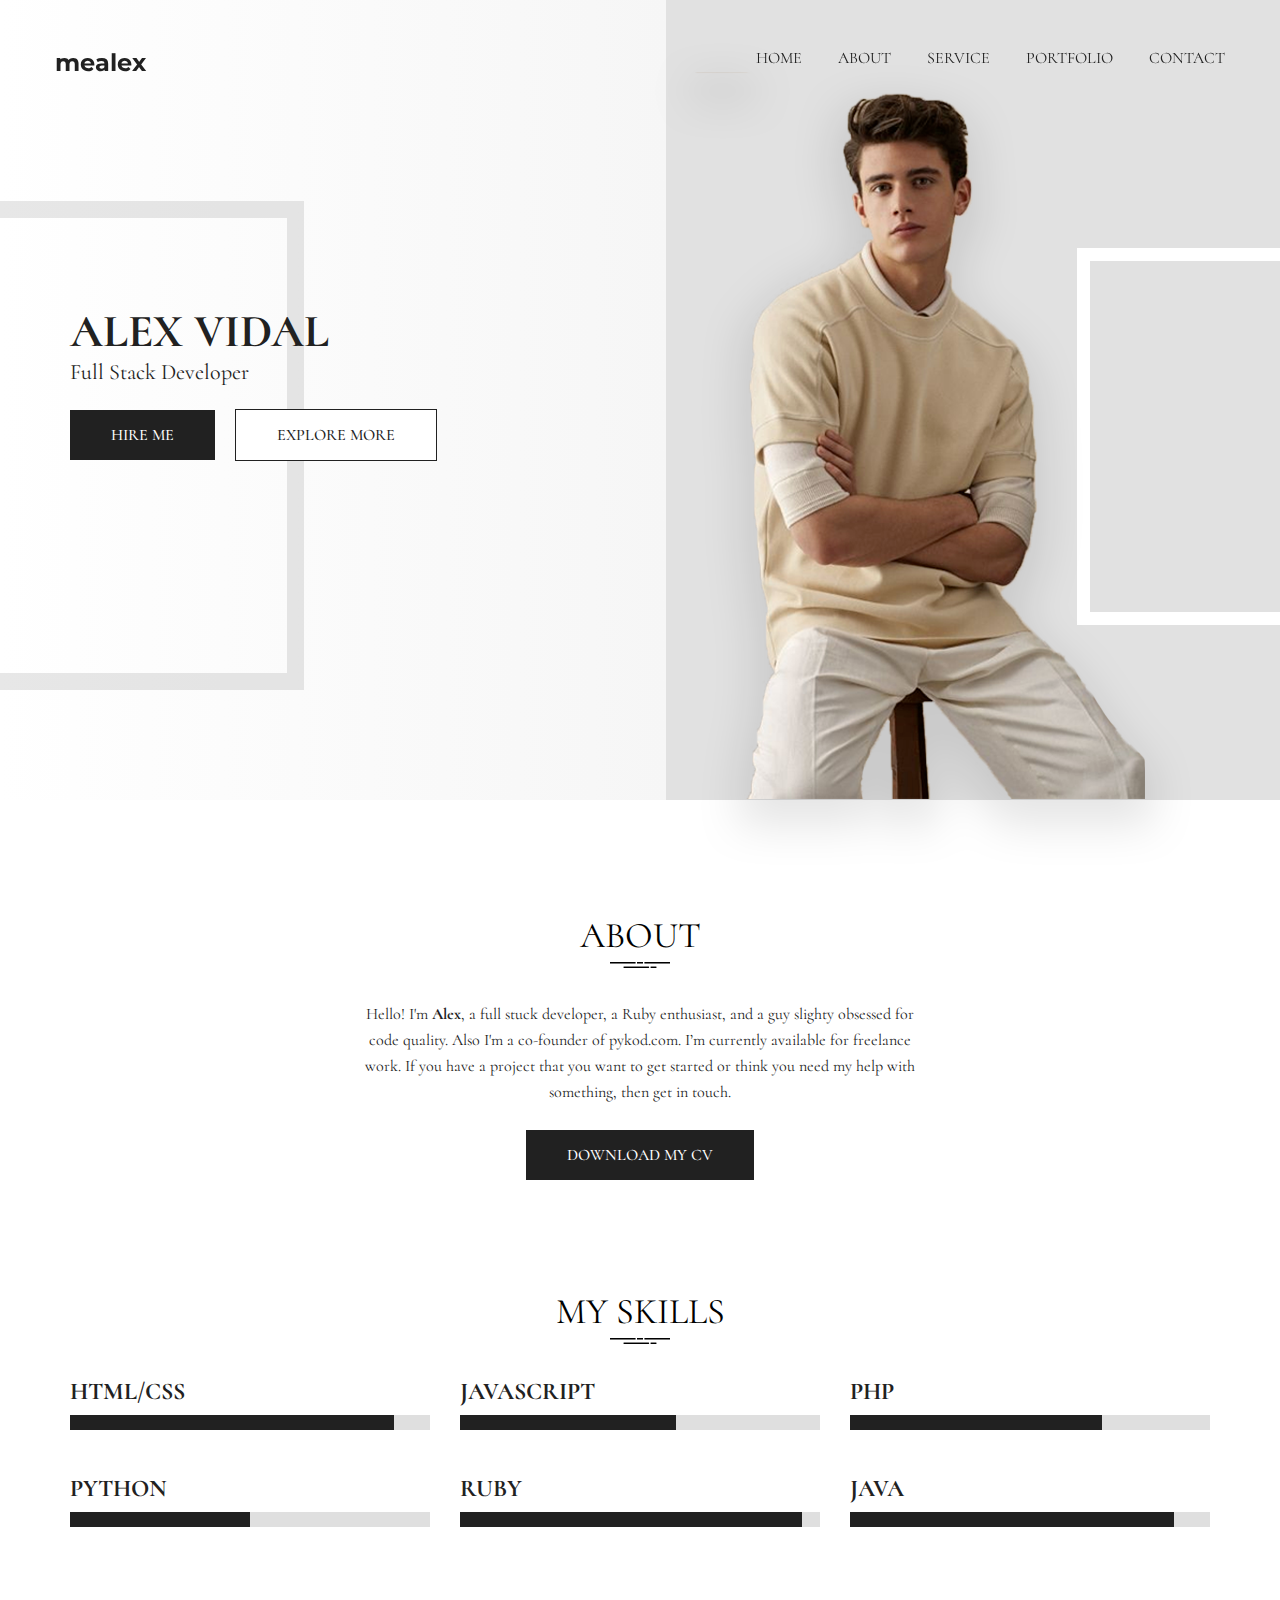
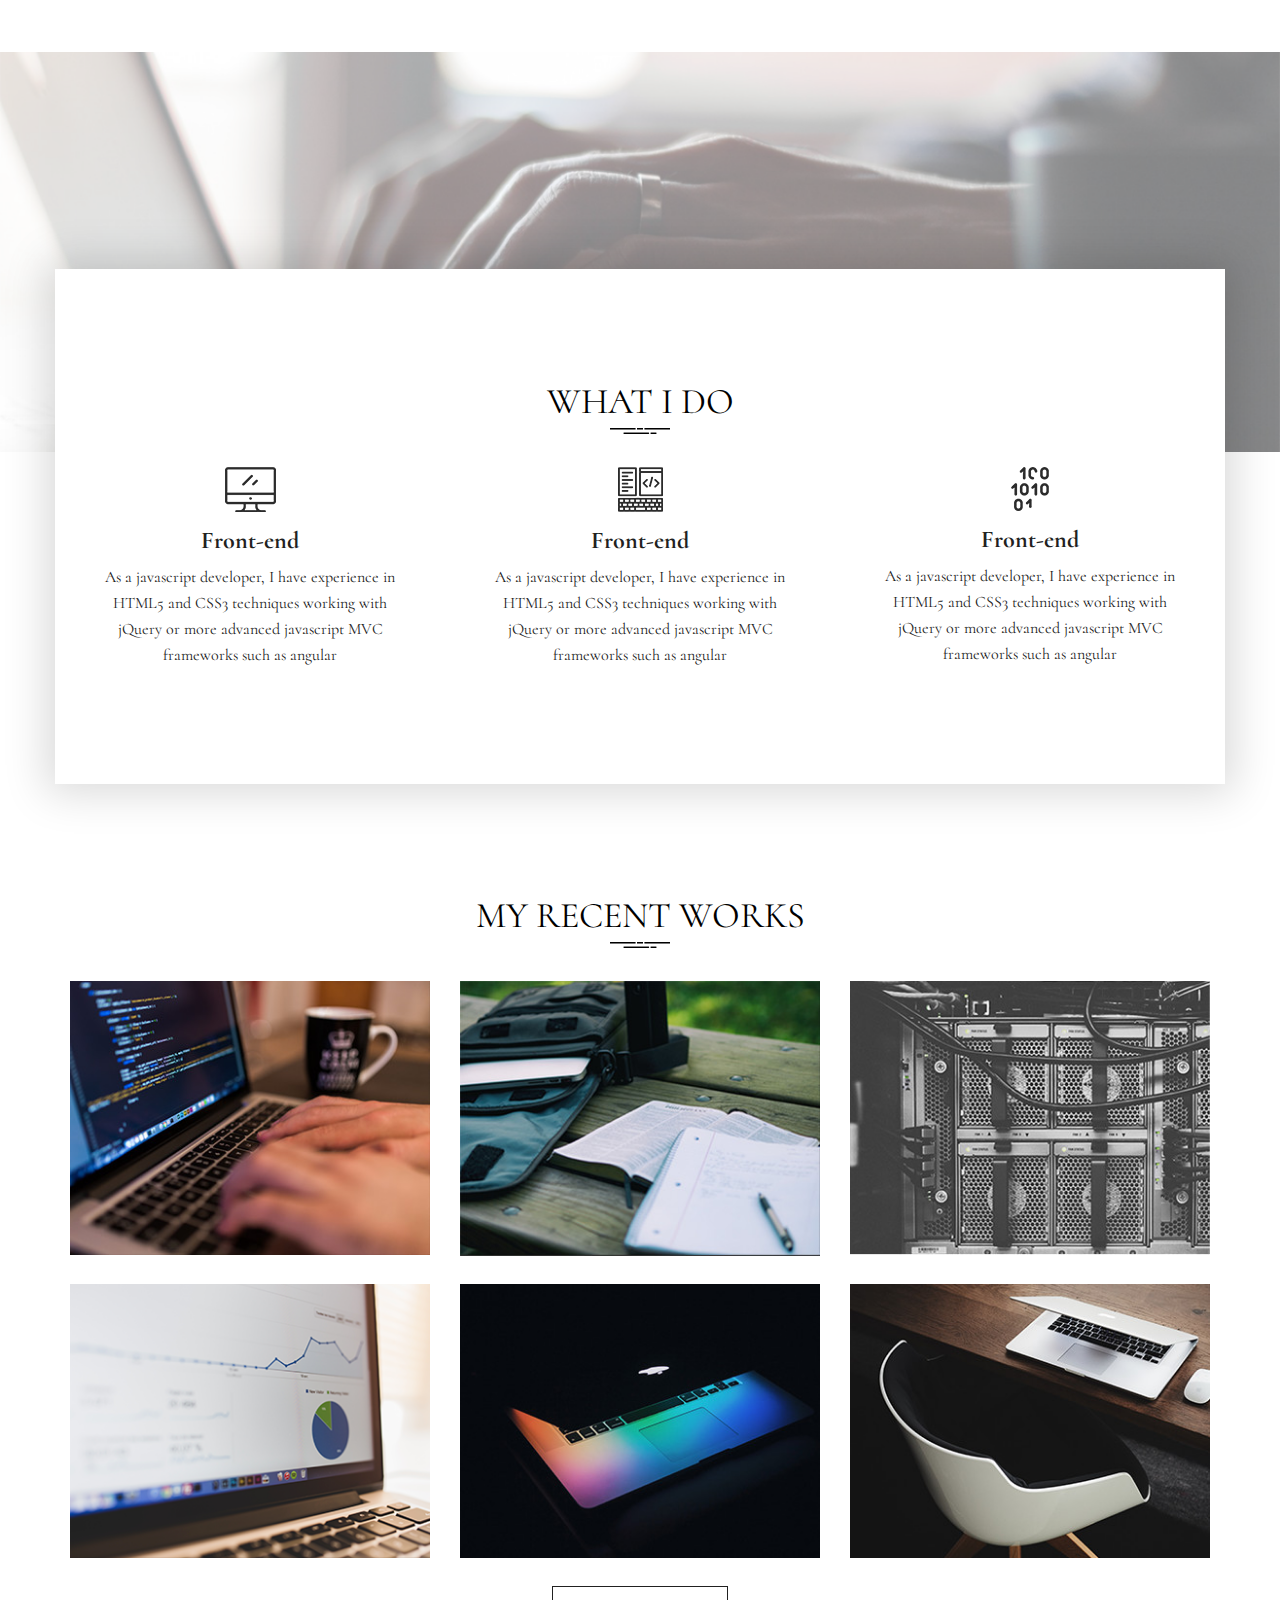
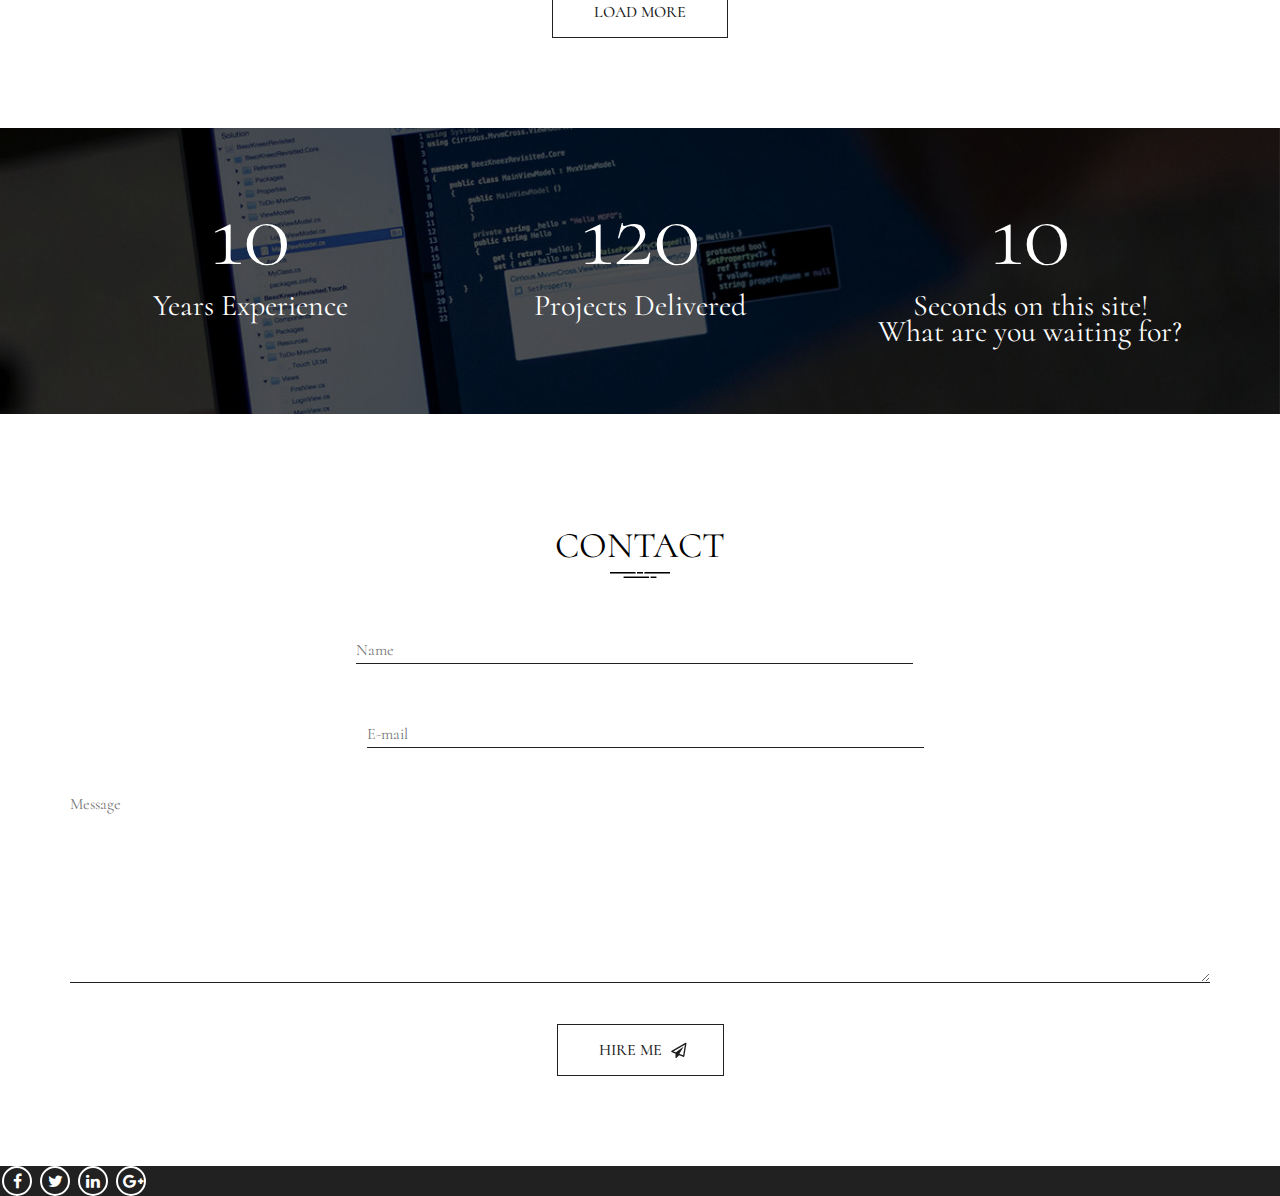
==== homepage.html @ 3895d39e "Revert "Portfolio - testy, ikony dodane w js"" ====
<!DOCTYPE html>
<html lang="pl">
<head>
  <meta charset="UTF-8">
  <meta http-equiv="X-UA-Compatible" content="IE=edge">
  <meta name="viewport" content="width=device-width, initial-scale=1">

  <title>Strona główna</title>
  <meta name="description" content="">
  <meta name="keywords" content="">

  <!-- Style CSS -->
  <link media="all" type="text/css" rel="stylesheet" href="assets/css/style.css">

  <!-- Fonts -->
  <link media="all" type="text/css" rel="stylesheet" href="assets/fonts/Font-awesome/css/font-awesome.min.css">
  <link href="https://fonts.googleapis.com/css?family=Cormorant:300,400,500,700|Montserrat:700" rel="stylesheet">

</head>
<body class="home">
  <header>
    <nav class="navbar">
      <span class="logo">mealex</span>
      <i class="fa fa-bars" aria-hidden="true"></i>
      <ul>
        <li><a href="#">Home</a></li>
        <li><a href="#">About</a></li>
        <li><a href="#">Service</a></li>
        <li><a href="#">Portfolio</a></li>
        <li><a href="#">Contact</a></li>
      </ul>
    </nav>
    <div class="rectangle-left"></div>
    <div class="rectangle-right"></div>
    <div class="hero">
      <div class="container">
        <div class="row">
          <div class="col-sm-6 hero-text">
            <h1>Alex Vidal</h1>
            <p class="subheading">Full Stack Developer</p>
            <a href="#" class="btn btn-first">Hire me</a>
            <a href="#" class="btn btn-invert">Explore more</a>
          </div>
          <div class="col-sm-6 hero-img">
            <img src="assets/img/hero/hero.png" alt="" class="img-responsive">
          </div>
        </div>
      </div>
    </div>
  </header>
  <section id="about">
    <div class="container">
    <div class="row">
      <div class="col-md-8 col-md-offset-2 col-lg-6 col-lg-offset-3">
        <h2>About</h2>
        <p>Hello! I'm <strong>Alex</strong>, a full stuck developer, a Ruby enthusiast, and a guy slighty obsessed for code quality. Also I'm a co-founder of pykod.com. I’m currently available for freelance work. If you have a project that you want to get started or think you need my help with something, then get in touch.</p>
        <a href="#" class="btn">Download my cv</a>
      </div>
    </div>
    </div>
  </section>
  <section id="skills">
    <div class="container">
    <div class="row">
      <h2>My skills</h2>
      <div class="col-sm-4">
        <div class="progress-bar">
          <h4>HTML/CSS</h4>
          <div class="outer-bar">
            <div class="inner-bar" id="inner1" data-value="90">
            </div>
          </div>
        </div>
      </div>
      <div class="col-sm-4">
        <div class="progress-bar">
          <h4>Javascript</h4>
          <div class="outer-bar">
            <div class="inner-bar" id="inner2" data-value="60">
            </div>
          </div>
        </div>
      </div>
      <div class="col-sm-4">
        <div class="progress-bar">
          <h4>PHP</h4>
          <div class="outer-bar">
            <div class="inner-bar" data-value="70">
            </div>
          </div>
        </div>
      </div>
      <div class="col-sm-4">
        <div class="progress-bar">
          <h4>PYTHON</h4>
          <div class="outer-bar">
            <div class="inner-bar" id="inner1" data-value="50">
            </div>
          </div>
        </div>
      </div>
      <div class="col-sm-4">
        <div class="progress-bar">
          <h4>RUBY</h4>
          <div class="outer-bar">
            <div class="inner-bar" id="inner2" data-value="95">
            </div>
          </div>
        </div>
      </div>
      <div class="col-sm-4">
        <div class="progress-bar">
          <h4>JAVA</h4>
          <div class="outer-bar">
            <div class="inner-bar" data-value="90">
            </div>
          </div>
        </div>
      </div>
    </div>
    </div>
  </section>
  <section id="services">
    <div class="bg-img">
    </div>
    <div class="container services-info">
      <div class="row">
        <h2>What I do</h2>
        <div class="col-sm-4">
            <img src="assets/img/services/1.png" alt="" class="service-icon">
            <h4>Front-end</h4>
            <p>As a javascript developer, I have experience in HTML5 and CSS3 techniques working with jQuery or more advanced javascript MVC frameworks such as angular</p>
        </div>
        <div class="col-sm-4">
            <img src="assets/img/services/2.png" alt="" class="service-icon">
            <h4>Front-end</h4>
            <p>As a javascript developer, I have experience in HTML5 and CSS3 techniques working with jQuery or more advanced javascript MVC frameworks such as angular</p>
        </div>
        <div class="col-sm-4">
            <img src="assets/img/services/3.png" alt="" class="service-icon">
            <h4>Front-end</h4> 
            <p>As a javascript developer, I have experience in HTML5 and CSS3 techniques working with jQuery or more advanced javascript MVC frameworks such as angular</p>
        </div>
      </div>
    </div>
  </section>
  <section id="portfolio">
    <div class="container">
    <div class="row">
      <h2>My recent Works</h2>
      <div class="portfolio-gallery">
        <div class="col-sm-4">
          <div class="portfolio-item">
            <img src="assets/img/portfolio/1.jpg" alt="" class="img-responsive">
            <div class="overlay">
              <div class="rectangle"></div>
              <div class="text-box">
                <h3>Project Title</h3>
                <a href="#"><i class="fa fa-eye" aria-hidden="true"></i></a>
                <a href="#"><i class="fa fa-link" aria-hidden="true"></i></a>
                <a href="#"><i class="fa fa-share-alt" aria-hidden="true"></i></a>
              </div>
            </div>
          </div>
        </div>
        <div class="col-sm-4">
          <div class="portfolio-item">
            <img src="assets/img/portfolio/2.jpg" alt="" class="img-responsive">
            <div class="overlay">
              <div class="rectangle"></div>
              <div class="text-box">
                <h3>Project Title</h3>
                <a href="#"><i class="fa fa-eye" aria-hidden="true"></i></a>
                <a href="#"><i class="fa fa-link" aria-hidden="true"></i></a>
                <a href="#"><i class="fa fa-share-alt" aria-hidden="true"></i></a>
              </div>
            </div>
          </div>
        </div>
        <div class="col-sm-4">
          <div class="portfolio-item">
            <img src="assets/img/portfolio/3.jpg" alt="" class="img-responsive">
            <div class="overlay">
              <div class="rectangle"></div>
              <div class="text-box">
                <h3>Project Title</h3>
                <a href="#"><i class="fa fa-eye" aria-hidden="true"></i></a>
                <a href="#"><i class="fa fa-link" aria-hidden="true"></i></a>
                <a href="#"><i class="fa fa-share-alt" aria-hidden="true"></i></a>
              </div>
            </div>
          </div>
        </div>
        <div class="col-sm-4">
          <div class="portfolio-item">
            <img src="assets/img/portfolio/4.jpg" alt="" class="img-responsive">
            <div class="overlay">
              <div class="rectangle"></div>
              <div class="text-box">
                <h3>Project Title</h3>
                <a href="#"><i class="fa fa-eye" aria-hidden="true"></i></a>
                <a href="#"><i class="fa fa-link" aria-hidden="true"></i></a>
                <a href="#"><i class="fa fa-share-alt" aria-hidden="true"></i></a>
              </div>
            </div>
          </div>
        </div>
        <div class="col-sm-4">
          <div class="portfolio-item">
            <img src="assets/img/portfolio/5.jpg" alt="" class="img-responsive">
            <div class="overlay">
              <div class="rectangle"></div>
              <div class="text-box">
                <h3>Project Title</h3>
                <a href="#"><i class="fa fa-eye" aria-hidden="true"></i></a>
                <a href="#"><i class="fa fa-link" aria-hidden="true"></i></a>
                <a href="#"><i class="fa fa-share-alt" aria-hidden="true"></i></a>
              </div>
            </div>
          </div>
        </div>
        <div class="col-sm-4">
          <div class="portfolio-item">
            <img src="assets/img/portfolio/6.jpg" alt="" class="img-responsive">
            <div class="overlay">
              <div class="rectangle"></div>
              <div class="text-box">
                <h3>Project Title</h3>
                <a href="#"><i class="fa fa-eye" aria-hidden="true"></i></a>
                <a href="#"><i class="fa fa-link" aria-hidden="true"></i></a>
                <a href="#"><i class="fa fa-share-alt" aria-hidden="true"></i></a>
              </div>
            </div>
          </div>
        </div>
        <a href="" class="btn btn-invert">Load more</a>
      </div>
    </div>
    </div>
  </section>
  <section id="fun-facts">
    <div class="container">
    <div class="row">
      <div class="col-sm-4">
        <span class="counter-number" id="fact-num1">10</span>
        <p class="number-description">Years Experience</p>
      </div>
      <div class="col-sm-4">
        <span class="counter-number" id="fact-num1">120</span>
        <p class="number-description">Projects Delivered</p>
      </div>
      <div class="col-sm-4">
        <span class="counter-number" id="fact-num1">10</span>
        <p class="number-description">Seconds on this site!<br/>What are you waiting for?</p>
      </div>
    </div>
    </div>
  </section>
  <section id="contact">
    <div class="container">
      <div class="row">
        <h2>Contact</h2>
        <div class="col-sm-12">
          <form>
            <input type="text" placeholder="Name" class="left">
            <input type="email" placeholder="E-mail"  class="right">
            <textarea placeholder="Message"></textarea>
            <input type="submit" value="Hire me " class="btn btn-invert">
          </form>
        </div>
      </div>
    </div>
  </section>
  <footer>
    <i class="fa fa-facebook" aria-hidden="true"></i>
    <i class="fa fa-twitter" aria-hidden="true"></i>
    <i class="fa fa-linkedin" aria-hidden="true"></i>
    <i class="fa fa-google-plus" aria-hidden="true"></i>
  </footer>
</body>

<!-- Core scripts -->
<script src="assets/js/jquery-3.1.0.min.js"></script>
<script src="assets/js/match-height.js"></script>
<script src="assets/js/jquery.inview.js"></script>
<script src="assets/js/wow.min.js"></script>
<script src="assets/js/classie.js"></script>
<script src="assets/js/script.js"></script>
</html>
---- assets/css/style.css ----
html {
  font-family: sans-serif;
  -ms-text-size-adjust: 100%;
  -webkit-text-size-adjust: 100%;
}
body {
  margin: 0;
  padding: 0;
}
* {
  margin: 0;
  padding: 0;
  box-sizing: border-box;
}
*:before,
*:after {
  box-sizing: border-box;
}
.container {
  margin-right: auto;
  margin-left: auto;
  padding-left: 15px;
  padding-right: 15px;
}
@media screen and (min-width: 768px) {
  .container {
    width: 750px;
  }
}
@media screen and (min-width: 992px) {
  .container {
    width: 970px;
  }
}
@media screen and (min-width: 1200px) {
  .container {
    width: 1170px;
  }
}
@media screen and (min-width: 0) {
  .row {
    margin-left: -15px;
    margin-right: -15px;
  }
  .col-xs-1,
  .col-sm-1,
  .col-md-1,
  .col-lg-1,
  .col-xs-2,
  .col-sm-2,
  .col-md-2,
  .col-lg-2,
  .col-xs-3,
  .col-sm-3,
  .col-md-3,
  .col-lg-3,
  .col-xs-4,
  .col-sm-4,
  .col-md-4,
  .col-lg-4,
  .col-xs-5,
  .col-sm-5,
  .col-md-5,
  .col-lg-5,
  .col-xs-6,
  .col-sm-6,
  .col-md-6,
  .col-lg-6,
  .col-xs-7,
  .col-sm-7,
  .col-md-7,
  .col-lg-7,
  .col-xs-8,
  .col-sm-8,
  .col-md-8,
  .col-lg-8,
  .col-xs-9,
  .col-sm-9,
  .col-md-9,
  .col-lg-9,
  .col-xs-10,
  .col-sm-10,
  .col-md-10,
  .col-lg-10,
  .col-xs-11,
  .col-sm-11,
  .col-md-11,
  .col-lg-11,
  .col-xs-12,
  .col-sm-12,
  .col-md-12,
  .col-lg-12 {
    position: relative;
    min-height: 1px;
    padding-left: 15px;
    padding-right: 15px;
  }
  .col-xs-1,
  .col-xs-2,
  .col-xs-3,
  .col-xs-4,
  .col-xs-5,
  .col-xs-6,
  .col-xs-7,
  .col-xs-8,
  .col-xs-9,
  .col-xs-10,
  .col-xs-11,
  .col-xs-12 {
    float: left;
  }
  .col-xs-12 {
    width: 100%;
  }
  .col-xs-11 {
    width: 91.66666667%;
  }
  .col-xs-10 {
    width: 83.33333333%;
  }
  .col-xs-9 {
    width: 75%;
  }
  .col-xs-8 {
    width: 66.66666667%;
  }
  .col-xs-7 {
    width: 58.33333333%;
  }
  .col-xs-6 {
    width: 50%;
  }
  .col-xs-5 {
    width: 41.66666667%;
  }
  .col-xs-4 {
    width: 33.33333333%;
  }
  .col-xs-3 {
    width: 25%;
  }
  .col-xs-2 {
    width: 16.66666667%;
  }
  .col-xs-1 {
    width: 8.33333333%;
  }
  .col-xs-pull-12 {
    right: 100%;
  }
  .col-xs-pull-11 {
    right: 91.66666667%;
  }
  .col-xs-pull-10 {
    right: 83.33333333%;
  }
  .col-xs-pull-9 {
    right: 75%;
  }
  .col-xs-pull-8 {
    right: 66.66666667%;
  }
  .col-xs-pull-7 {
    right: 58.33333333%;
  }
  .col-xs-pull-6 {
    right: 50%;
  }
  .col-xs-pull-5 {
    right: 41.66666667%;
  }
  .col-xs-pull-4 {
    right: 33.33333333%;
  }
  .col-xs-pull-3 {
    right: 25%;
  }
  .col-xs-pull-2 {
    right: 16.66666667%;
  }
  .col-xs-pull-1 {
    right: 8.33333333%;
  }
  .col-xs-pull-0 {
    right: auto;
  }
  .col-xs-push-12 {
    left: 100%;
  }
  .col-xs-push-11 {
    left: 91.66666667%;
  }
  .col-xs-push-10 {
    left: 83.33333333%;
  }
  .col-xs-push-9 {
    left: 75%;
  }
  .col-xs-push-8 {
    left: 66.66666667%;
  }
  .col-xs-push-7 {
    left: 58.33333333%;
  }
  .col-xs-push-6 {
    left: 50%;
  }
  .col-xs-push-5 {
    left: 41.66666667%;
  }
  .col-xs-push-4 {
    left: 33.33333333%;
  }
  .col-xs-push-3 {
    left: 25%;
  }
  .col-xs-push-2 {
    left: 16.66666667%;
  }
  .col-xs-push-1 {
    left: 8.33333333%;
  }
  .col-xs-push-0 {
    left: auto;
  }
  .col-xs-offset-12 {
    margin-left: 100%;
  }
  .col-xs-offset-11 {
    margin-left: 91.66666667%;
  }
  .col-xs-offset-10 {
    margin-left: 83.33333333%;
  }
  .col-xs-offset-9 {
    margin-left: 75%;
  }
  .col-xs-offset-8 {
    margin-left: 66.66666667%;
  }
  .col-xs-offset-7 {
    margin-left: 58.33333333%;
  }
  .col-xs-offset-6 {
    margin-left: 50%;
  }
  .col-xs-offset-5 {
    margin-left: 41.66666667%;
  }
  .col-xs-offset-4 {
    margin-left: 33.33333333%;
  }
  .col-xs-offset-3 {
    margin-left: 25%;
  }
  .col-xs-offset-2 {
    margin-left: 16.66666667%;
  }
  .col-xs-offset-1 {
    margin-left: 8.33333333%;
  }
  .col-xs-offset-0 {
    margin-left: 0%;
  }
}
@media screen and (min-width: 768px) {
  .col-sm-1,
  .col-sm-2,
  .col-sm-3,
  .col-sm-4,
  .col-sm-5,
  .col-sm-6,
  .col-sm-7,
  .col-sm-8,
  .col-sm-9,
  .col-sm-10,
  .col-sm-11,
  .col-sm-12 {
    float: left;
  }
  .col-sm-12 {
    width: 100%;
  }
  .col-sm-11 {
    width: 91.66666667%;
  }
  .col-sm-10 {
    width: 83.33333333%;
  }
  .col-sm-9 {
    width: 75%;
  }
  .col-sm-8 {
    width: 66.66666667%;
  }
  .col-sm-7 {
    width: 58.33333333%;
  }
  .col-sm-6 {
    width: 50%;
  }
  .col-sm-5 {
    width: 41.66666667%;
  }
  .col-sm-4 {
    width: 33.33333333%;
  }
  .col-sm-3 {
    width: 25%;
  }
  .col-sm-2 {
    width: 16.66666667%;
  }
  .col-sm-1 {
    width: 8.33333333%;
  }
  .col-sm-pull-12 {
    right: 100%;
  }
  .col-sm-pull-11 {
    right: 91.66666667%;
  }
  .col-sm-pull-10 {
    right: 83.33333333%;
  }
  .col-sm-pull-9 {
    right: 75%;
  }
  .col-sm-pull-8 {
    right: 66.66666667%;
  }
  .col-sm-pull-7 {
    right: 58.33333333%;
  }
  .col-sm-pull-6 {
    right: 50%;
  }
  .col-sm-pull-5 {
    right: 41.66666667%;
  }
  .col-sm-pull-4 {
    right: 33.33333333%;
  }
  .col-sm-pull-3 {
    right: 25%;
  }
  .col-sm-pull-2 {
    right: 16.66666667%;
  }
  .col-sm-pull-1 {
    right: 8.33333333%;
  }
  .col-sm-pull-0 {
    right: auto;
  }
  .col-sm-push-12 {
    left: 100%;
  }
  .col-sm-push-11 {
    left: 91.66666667%;
  }
  .col-sm-push-10 {
    left: 83.33333333%;
  }
  .col-sm-push-9 {
    left: 75%;
  }
  .col-sm-push-8 {
    left: 66.66666667%;
  }
  .col-sm-push-7 {
    left: 58.33333333%;
  }
  .col-sm-push-6 {
    left: 50%;
  }
  .col-sm-push-5 {
    left: 41.66666667%;
  }
  .col-sm-push-4 {
    left: 33.33333333%;
  }
  .col-sm-push-3 {
    left: 25%;
  }
  .col-sm-push-2 {
    left: 16.66666667%;
  }
  .col-sm-push-1 {
    left: 8.33333333%;
  }
  .col-sm-push-0 {
    left: auto;
  }
  .col-sm-offset-12 {
    margin-left: 100%;
  }
  .col-sm-offset-11 {
    margin-left: 91.66666667%;
  }
  .col-sm-offset-10 {
    margin-left: 83.33333333%;
  }
  .col-sm-offset-9 {
    margin-left: 75%;
  }
  .col-sm-offset-8 {
    margin-left: 66.66666667%;
  }
  .col-sm-offset-7 {
    margin-left: 58.33333333%;
  }
  .col-sm-offset-6 {
    margin-left: 50%;
  }
  .col-sm-offset-5 {
    margin-left: 41.66666667%;
  }
  .col-sm-offset-4 {
    margin-left: 33.33333333%;
  }
  .col-sm-offset-3 {
    margin-left: 25%;
  }
  .col-sm-offset-2 {
    margin-left: 16.66666667%;
  }
  .col-sm-offset-1 {
    margin-left: 8.33333333%;
  }
  .col-sm-offset-0 {
    margin-left: 0%;
  }
}
@media screen and (min-width: 992px) {
  .col-md-1,
  .col-md-2,
  .col-md-3,
  .col-md-4,
  .col-md-5,
  .col-md-6,
  .col-md-7,
  .col-md-8,
  .col-md-9,
  .col-md-10,
  .col-md-11,
  .col-md-12 {
    float: left;
  }
  .col-md-12 {
    width: 100%;
  }
  .col-md-11 {
    width: 91.66666667%;
  }
  .col-md-10 {
    width: 83.33333333%;
  }
  .col-md-9 {
    width: 75%;
  }
  .col-md-8 {
    width: 66.66666667%;
  }
  .col-md-7 {
    width: 58.33333333%;
  }
  .col-md-6 {
    width: 50%;
  }
  .col-md-5 {
    width: 41.66666667%;
  }
  .col-md-4 {
    width: 33.33333333%;
  }
  .col-md-3 {
    width: 25%;
  }
  .col-md-2 {
    width: 16.66666667%;
  }
  .col-md-1 {
    width: 8.33333333%;
  }
  .col-md-pull-12 {
    right: 100%;
  }
  .col-md-pull-11 {
    right: 91.66666667%;
  }
  .col-md-pull-10 {
    right: 83.33333333%;
  }
  .col-md-pull-9 {
    right: 75%;
  }
  .col-md-pull-8 {
    right: 66.66666667%;
  }
  .col-md-pull-7 {
    right: 58.33333333%;
  }
  .col-md-pull-6 {
    right: 50%;
  }
  .col-md-pull-5 {
    right: 41.66666667%;
  }
  .col-md-pull-4 {
    right: 33.33333333%;
  }
  .col-md-pull-3 {
    right: 25%;
  }
  .col-md-pull-2 {
    right: 16.66666667%;
  }
  .col-md-pull-1 {
    right: 8.33333333%;
  }
  .col-md-pull-0 {
    right: auto;
  }
  .col-md-push-12 {
    left: 100%;
  }
  .col-md-push-11 {
    left: 91.66666667%;
  }
  .col-md-push-10 {
    left: 83.33333333%;
  }
  .col-md-push-9 {
    left: 75%;
  }
  .col-md-push-8 {
    left: 66.66666667%;
  }
  .col-md-push-7 {
    left: 58.33333333%;
  }
  .col-md-push-6 {
    left: 50%;
  }
  .col-md-push-5 {
    left: 41.66666667%;
  }
  .col-md-push-4 {
    left: 33.33333333%;
  }
  .col-md-push-3 {
    left: 25%;
  }
  .col-md-push-2 {
    left: 16.66666667%;
  }
  .col-md-push-1 {
    left: 8.33333333%;
  }
  .col-md-push-0 {
    left: auto;
  }
  .col-md-offset-12 {
    margin-left: 100%;
  }
  .col-md-offset-11 {
    margin-left: 91.66666667%;
  }
  .col-md-offset-10 {
    margin-left: 83.33333333%;
  }
  .col-md-offset-9 {
    margin-left: 75%;
  }
  .col-md-offset-8 {
    margin-left: 66.66666667%;
  }
  .col-md-offset-7 {
    margin-left: 58.33333333%;
  }
  .col-md-offset-6 {
    margin-left: 50%;
  }
  .col-md-offset-5 {
    margin-left: 41.66666667%;
  }
  .col-md-offset-4 {
    margin-left: 33.33333333%;
  }
  .col-md-offset-3 {
    margin-left: 25%;
  }
  .col-md-offset-2 {
    margin-left: 16.66666667%;
  }
  .col-md-offset-1 {
    margin-left: 8.33333333%;
  }
  .col-md-offset-0 {
    margin-left: 0%;
  }
}
@media screen and (min-width: 1200px) {
  .col-lg-1,
  .col-lg-2,
  .col-lg-3,
  .col-lg-4,
  .col-lg-5,
  .col-lg-6,
  .col-lg-7,
  .col-lg-8,
  .col-lg-9,
  .col-lg-10,
  .col-lg-11,
  .col-lg-12 {
    float: left;
  }
  .col-lg-12 {
    width: 100%;
  }
  .col-lg-11 {
    width: 91.66666667%;
  }
  .col-lg-10 {
    width: 83.33333333%;
  }
  .col-lg-9 {
    width: 75%;
  }
  .col-lg-8 {
    width: 66.66666667%;
  }
  .col-lg-7 {
    width: 58.33333333%;
  }
  .col-lg-6 {
    width: 50%;
  }
  .col-lg-5 {
    width: 41.66666667%;
  }
  .col-lg-4 {
    width: 33.33333333%;
  }
  .col-lg-3 {
    width: 25%;
  }
  .col-lg-2 {
    width: 16.66666667%;
  }
  .col-lg-1 {
    width: 8.33333333%;
  }
  .col-lg-pull-12 {
    right: 100%;
  }
  .col-lg-pull-11 {
    right: 91.66666667%;
  }
  .col-lg-pull-10 {
    right: 83.33333333%;
  }
  .col-lg-pull-9 {
    right: 75%;
  }
  .col-lg-pull-8 {
    right: 66.66666667%;
  }
  .col-lg-pull-7 {
    right: 58.33333333%;
  }
  .col-lg-pull-6 {
    right: 50%;
  }
  .col-lg-pull-5 {
    right: 41.66666667%;
  }
  .col-lg-pull-4 {
    right: 33.33333333%;
  }
  .col-lg-pull-3 {
    right: 25%;
  }
  .col-lg-pull-2 {
    right: 16.66666667%;
  }
  .col-lg-pull-1 {
    right: 8.33333333%;
  }
  .col-lg-pull-0 {
    right: auto;
  }
  .col-lg-push-12 {
    left: 100%;
  }
  .col-lg-push-11 {
    left: 91.66666667%;
  }
  .col-lg-push-10 {
    left: 83.33333333%;
  }
  .col-lg-push-9 {
    left: 75%;
  }
  .col-lg-push-8 {
    left: 66.66666667%;
  }
  .col-lg-push-7 {
    left: 58.33333333%;
  }
  .col-lg-push-6 {
    left: 50%;
  }
  .col-lg-push-5 {
    left: 41.66666667%;
  }
  .col-lg-push-4 {
    left: 33.33333333%;
  }
  .col-lg-push-3 {
    left: 25%;
  }
  .col-lg-push-2 {
    left: 16.66666667%;
  }
  .col-lg-push-1 {
    left: 8.33333333%;
  }
  .col-lg-push-0 {
    left: auto;
  }
  .col-lg-offset-12 {
    margin-left: 100%;
  }
  .col-lg-offset-11 {
    margin-left: 91.66666667%;
  }
  .col-lg-offset-10 {
    margin-left: 83.33333333%;
  }
  .col-lg-offset-9 {
    margin-left: 75%;
  }
  .col-lg-offset-8 {
    margin-left: 66.66666667%;
  }
  .col-lg-offset-7 {
    margin-left: 58.33333333%;
  }
  .col-lg-offset-6 {
    margin-left: 50%;
  }
  .col-lg-offset-5 {
    margin-left: 41.66666667%;
  }
  .col-lg-offset-4 {
    margin-left: 33.33333333%;
  }
  .col-lg-offset-3 {
    margin-left: 25%;
  }
  .col-lg-offset-2 {
    margin-left: 16.66666667%;
  }
  .col-lg-offset-1 {
    margin-left: 8.33333333%;
  }
  .col-lg-offset-0 {
    margin-left: 0%;
  }
}
.clearfix:before,
.clearfix:after,
.container:before,
.container:after,
.container-fluid:before,
.container-fluid:after,
.row:before,
.row:after {
  content: " ";
  display: table;
}
.clearfix:after,
.container:after,
.container-fluid:after,
.row:after {
  clear: both;
}
body {
  font-family: 'Cormorant', serif;
  font-weight: 400;
  color: #212121;
}
.navbar {
  font-size: 16px;
}
h1 {
  font-size: 46px;
  font-weight: 700;
  text-transform: uppercase;
}
.subheading {
  font-size: 22px;
  font-weight: 400;
  margin-bottom: 24px;
}
h2 {
  font-size: 36px;
  font-weight: 400;
  text-transform: uppercase;
  color: #000;
  margin-bottom: 31px;
  text-align: center;
}
h2:after {
  content: "";
  display: block;
  background: url("../img/title-hr.png") no-repeat;
  width: 60px;
  height: 8px;
  margin: 5px auto 0;
}
h3 {
  font-size: 30px;
  font-weight: 700;
}
h4 {
  font-size: 24px;
  font-weight: 700;
  margin-bottom: 9px;
}
p {
  font-size: 16px;
  font-weight: 400;
  line-height: 26px;
  margin-bottom: 25px;
}
li {
  font-size: 16px;
  font-weight: 400;
}
input,
textarea {
  font-size: 16px;
  font-family: 'Cormorant', serif;
  color: #212121;
}
section {
  padding: 50px 0;
}
.btn {
  font-size: 16px;
  font-weight: 500;
  padding: 15px 41px;
  display: inline-block;
  text-transform: uppercase;
  color: #fff;
  background: #212121;
  text-decoration: none;
  cursor: pointer;
  -webkit-transition: all 300ms ease-in;
  transition: all 300ms ease-in;
}
.btn:hover,
.btn:focus {
  color: #fff;
  background: #545454;
}
.btn.btn-invert {
  color: #212121;
  background: #fff;
  border: solid 1px #212121;
}
.btn.btn-invert:hover,
.btn.btn-invert:focus {
  background: #f2f2f2;
}
.btn:hover {
  text-decoration: none;
}
a {
  color: #e1e1e1;
  text-decoration: none;
  -webkit-transition: all 300ms ease-in;
  transition: all 300ms ease-in;
}
a:hover,
a:focus {
  color: #fbfbfb;
  text-decoration: underline;
}
a:focus {
  outline: 5px auto -webkit-focus-ring-color;
  outline-offset: -2px;
}
.img-responsive {
  display: block;
  max-width: 100%;
  height: auto;
}
.center-block {
  display: block;
  margin-left: auto;
  margin-right: auto;
}
.pull-right {
  float: right !important;
}
.pull-left {
  float: left !important;
}
.hide {
  display: none !important;
}
.show {
  display: block !important;
}
header nav.navbar {
  position: fixed;
  margin: 0 auto;
  padding: 30px 15px;
  left: 0;
  right: 0;
  z-index: 100;
  background: #fff;
  -webkit-transition: all 300ms ease-in;
  transition: all 300ms ease-in;
}
@media screen and (min-width: 992px) {
  header nav.navbar {
    padding-top: 48px;
    padding-bottom: 48px;
    padding-left: calc((100% - 970px)/2);
    padding-right: calc((100% - 970px)/2);
    background: transparent;
  }
}
@media screen and (min-width: 1200px) {
  header nav.navbar {
    padding-left: calc((100% - 1170px)/2);
    padding-right: calc((100% - 1170px)/2);
  }
}
header nav.navbar.smaller {
  background: #fff;
  padding-top: 30px;
  padding-bottom: 30px;
  border-bottom: 1px #e1e1e1 solid;
}
header nav.navbar .logo {
  font-family: 'Montserrat', sans-serif;
  font-weight: 700;
  font-size: 24px;
  float: left;
}
header nav.navbar .fa {
  float: right;
  line-height: 28px;
}
@media screen and (min-width: 992px) {
  header nav.navbar .fa {
    display: none;
  }
}
header nav.navbar ul {
  margin: 0;
  padding: 0;
  list-style: none;
  text-transform: uppercase;
  display: none;
  clear: both;
}
@media screen and (min-width: 992px) {
  header nav.navbar ul {
    display: block;
    clear: none;
    float: right;
  }
}
header nav.navbar ul li {
  display: block;
  padding: 15px 0;
}
header nav.navbar ul li:first-child {
  padding-top: 30px;
}
@media screen and (min-width: 992px) {
  header nav.navbar ul li {
    padding: 0 16px;
    display: inline-block;
  }
  header nav.navbar ul li:first-child {
    padding-top: 0;
    padding-left: 0;
  }
  header nav.navbar ul li:last-child {
    padding-right: 0;
  }
}
header nav.navbar ul li a {
  text-decoration: none;
  color: #212121;
  padding-bottom: 5px;
}
header nav.navbar ul li a:hover {
  border-bottom: 2px solid #212121;
}
header .rectangle-left {
  border: 17.25px solid #212121;
  border-left: 0;
  width: 304px;
  height: 489px;
  position: absolute;
  z-index: 98;
  top: 201px;
  opacity: 0.102;
}
header .rectangle-right {
  border: 13px solid #ffffff;
  border-right: 0;
  position: absolute;
  right: 0;
  top: 248px;
  width: 203px;
  height: 377px;
  z-index: 98;
}
header .hero {
  padding-top: 43px;
  max-height: 800px;
  position: relative;
  background: #ffffff;
  background: -webkit-gradient(left top, right top, color-stop(0%, #ffffff), color-stop(52%, #f6f6f6), color-stop(52%, #e1e1e1), color-stop(100%, #e1e1e1));
  background: -webkit-linear-gradient(left, #ffffff 0%, #f6f6f6 52%, #e1e1e1 52%, #e1e1e1 100%);
  background: linear-gradient(to right, #ffffff 0%, #f6f6f6 52%, #e1e1e1 52%, #e1e1e1 100%);
  filter: progid:DXImageTransform.Microsoft.gradient(startColorstr='#ffffff', endColorstr='#e1e1e1', GradientType=1);
}
header .hero .hero-text {
  margin: 260px 0 140px;
  z-index: 99;
}
header .hero .hero-text .btn-first {
  margin-right: 8px;
}
header .hero .hero-text .btn-invert {
  margin-left: 8px;
}
header .hero .hero-img,
header .hero img {
  z-index: 99;
}
.home #about {
  text-align: center;
  padding: 114px 0 60px;
}
.home #skills h4 {
  text-transform: uppercase;
}
.home #skills .progress-bar {
  margin-bottom: 44px;
}
.home #skills .progress-bar .outer-bar {
  background: #dfdfdf;
  height: 15px;
  width: 100%;
}
.home #skills .progress-bar .inner-bar {
  background: #212121;
  height: 15px;
  width: 0;
}
.home #services {
  padding: 31px 0px 50px;
  text-align: center;
  position: relative;
}
.home #services .bg-img {
  background: url("../img/services/bg.jpg") no-repeat;
  background-size: cover;
  background-position: center;
  padding: 200px 0;
}
.home #services .services-info {
  position: absolute;
  top: 248px;
  background: #fff;
  left: 0;
  right: 0;
  box-shadow: 0px 0px 40.18px 8.82px rgba(0, 0, 0, 0.15);
  padding: 111px 15px 90px;
}
.home #services .services-info .service-icon {
  display: block;
  margin: 0 auto 14px;
}
.home #services .services-info p {
  max-width: 300px;
  margin: 0 auto 26px;
}
.home #portfolio {
  margin-top: 342px;
  padding: 50px 0 90px;
  text-align: center;
}
.home #portfolio .portfolio-item {
  position: relative;
  cursor: pointer;
  margin-bottom: 28px;
  text-align: left;
}
.home #portfolio .overlay {
  opacity: 0;
  position: absolute;
  top: 0;
  width: 100%;
  height: 100%;
  color: #fff;
}
.home #portfolio .overlay::before {
  content: "";
  background: #000;
  opacity: 0.7;
  width: 100%;
  height: 100%;
  display: block;
  position: absolute;
  top: 0;
}
.home #portfolio .overlay .rectangle {
  border: 8px solid #e1e1e1;
  border-left: 0;
  width: 42%;
  height: 70%;
  position: relative;
  top: 15%;
  opacity: 0.7;
}
.home #portfolio .overlay .text-box {
  position: relative;
  margin-left: 20%;
  margin-top: -16%;
}
.home #portfolio .overlay .text-box h3 {
  margin-bottom: 12px;
}
.home #portfolio .overlay .text-box .fa {
  padding: 5px;
  border-radius: 50%;
  border: 2px solid #fff;
  margin: 0 2px;
}
.home #portfolio .overlay .text-box .fa.fa-eye {
  margin-left: 0;
}
.home #portfolio .overlay .text-box .fa:hover {
  color: #212121;
  background: #fff;
}
.home #portfolio .overlay .btn {
  margin: 12px auto;
}
.home #fun-facts {
  background: url("../img/fun-facts/bg.jpg") no-repeat;
  background-size: cover;
  background-position: center;
  padding: 44px 0;
  color: #fff;
  text-align: center;
}
.home #fun-facts .counter-number {
  font-size: 100px;
  font-weight: 300;
}
.home #fun-facts .number-description {
  font-size: 30px;
  font-weight: 400;
}
.home #contact {
  padding: 110px 0 90px;
  text-align: center;
}
.home #contact h2 {
  margin-bottom: 46px;
}
.home #contact input:focus,
.home #contact textarea:focus {
  outline: 0;
}
.home #contact input:not([type="submit"]) {
  border: 0;
  border-bottom: solid 1px #212121;
  width: 48.83%;
  margin: 1% 1% 4%;
  line-height: 26px;
}
.home #contact input:not([type="submit"]).left {
  margin-left: 0;
}
.home #contact input:not([type="submit"]).right {
  margin-right: 0;
}
.home #contact textarea {
  width: 100%;
  border: 0;
  border-bottom: solid 1px #212121;
  height: 189px;
  margin-bottom: 36px;
}
.home #contact input[type="submit"] {
  background: url("../img/send-icon.png") no-repeat;
  background-position-y: center;
  background-position-x: 76%;
  padding-right: 57px;
}
footer {
  background: #212121;
  color: #fff;
}
footer .fa {
  padding: 5px;
  border-radius: 50%;
  border: 2px solid #fff;
  margin: 0 2px;
  width: 30px;
  height: 30px;
  text-align: center;
}
footer .fa.fa-eye {
  margin-left: 0;
}
footer .fa:hover {
  color: #212121;
  background: #fff;
}
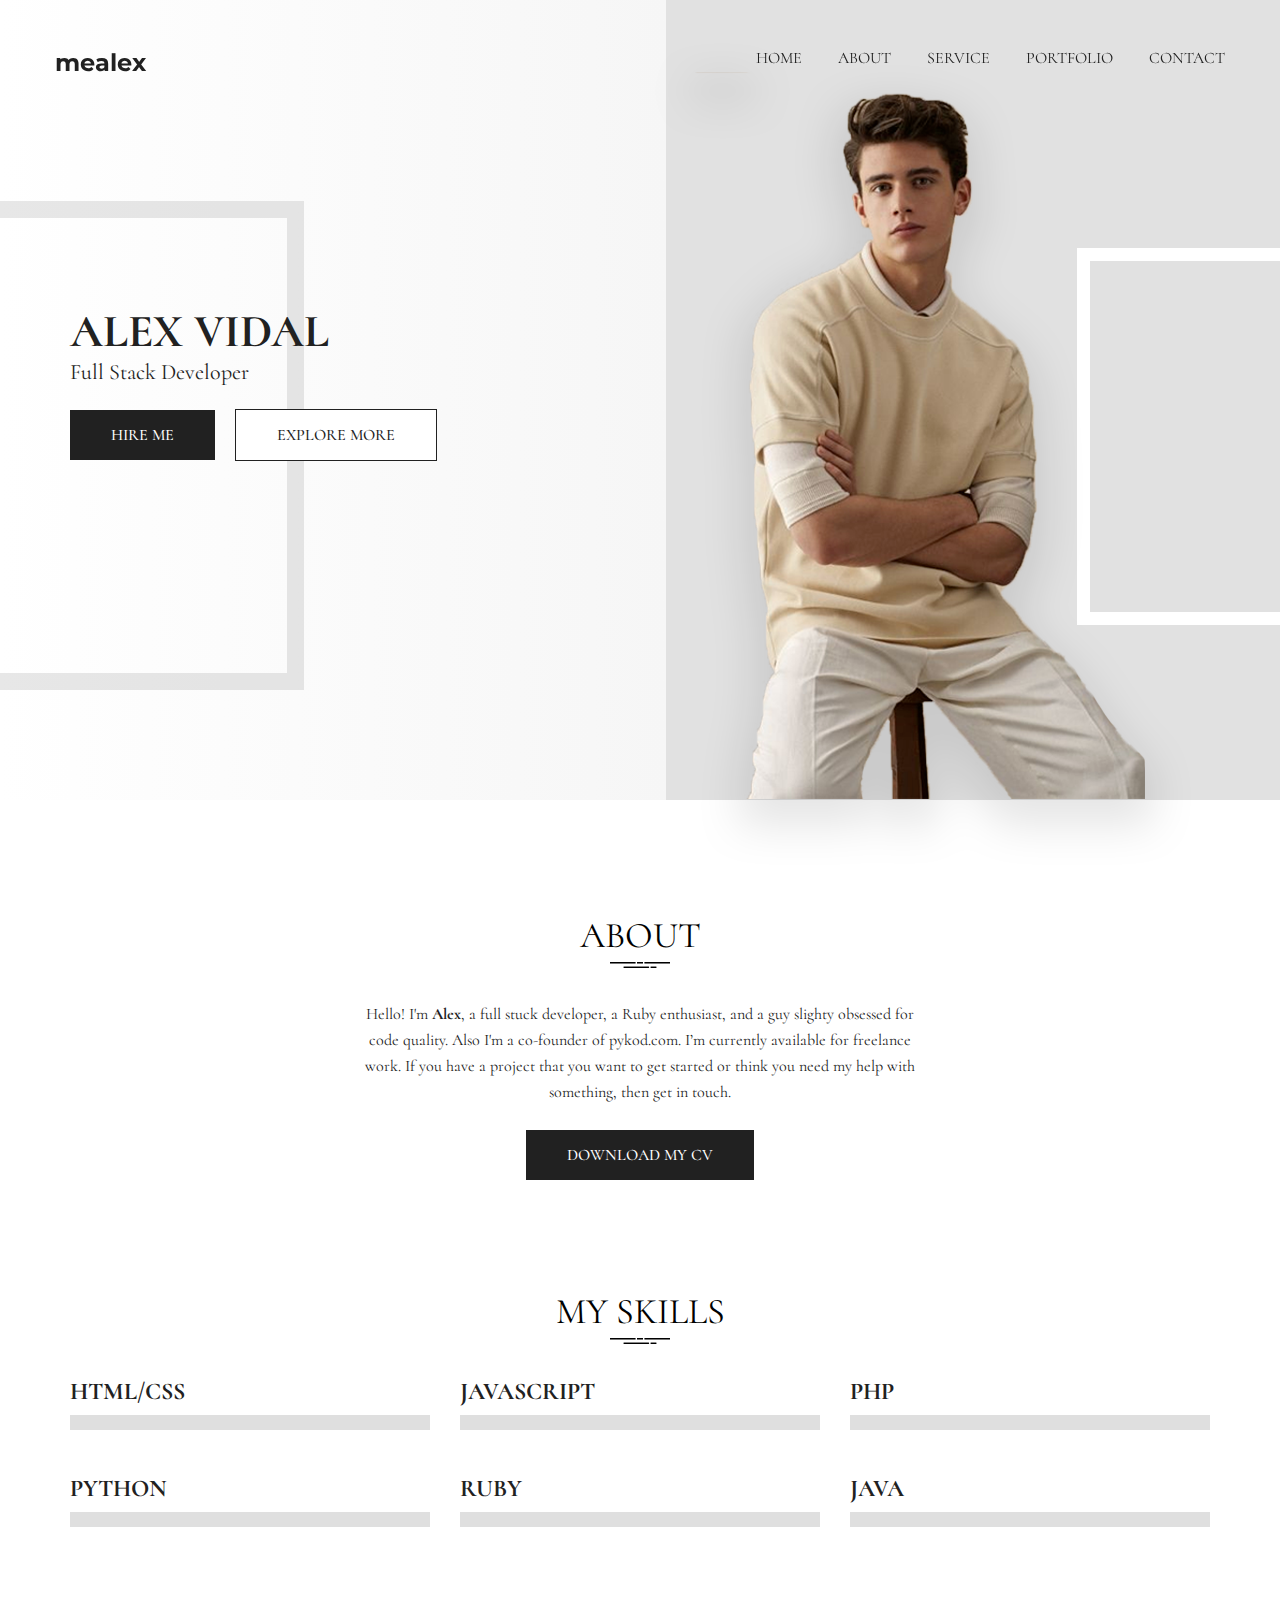
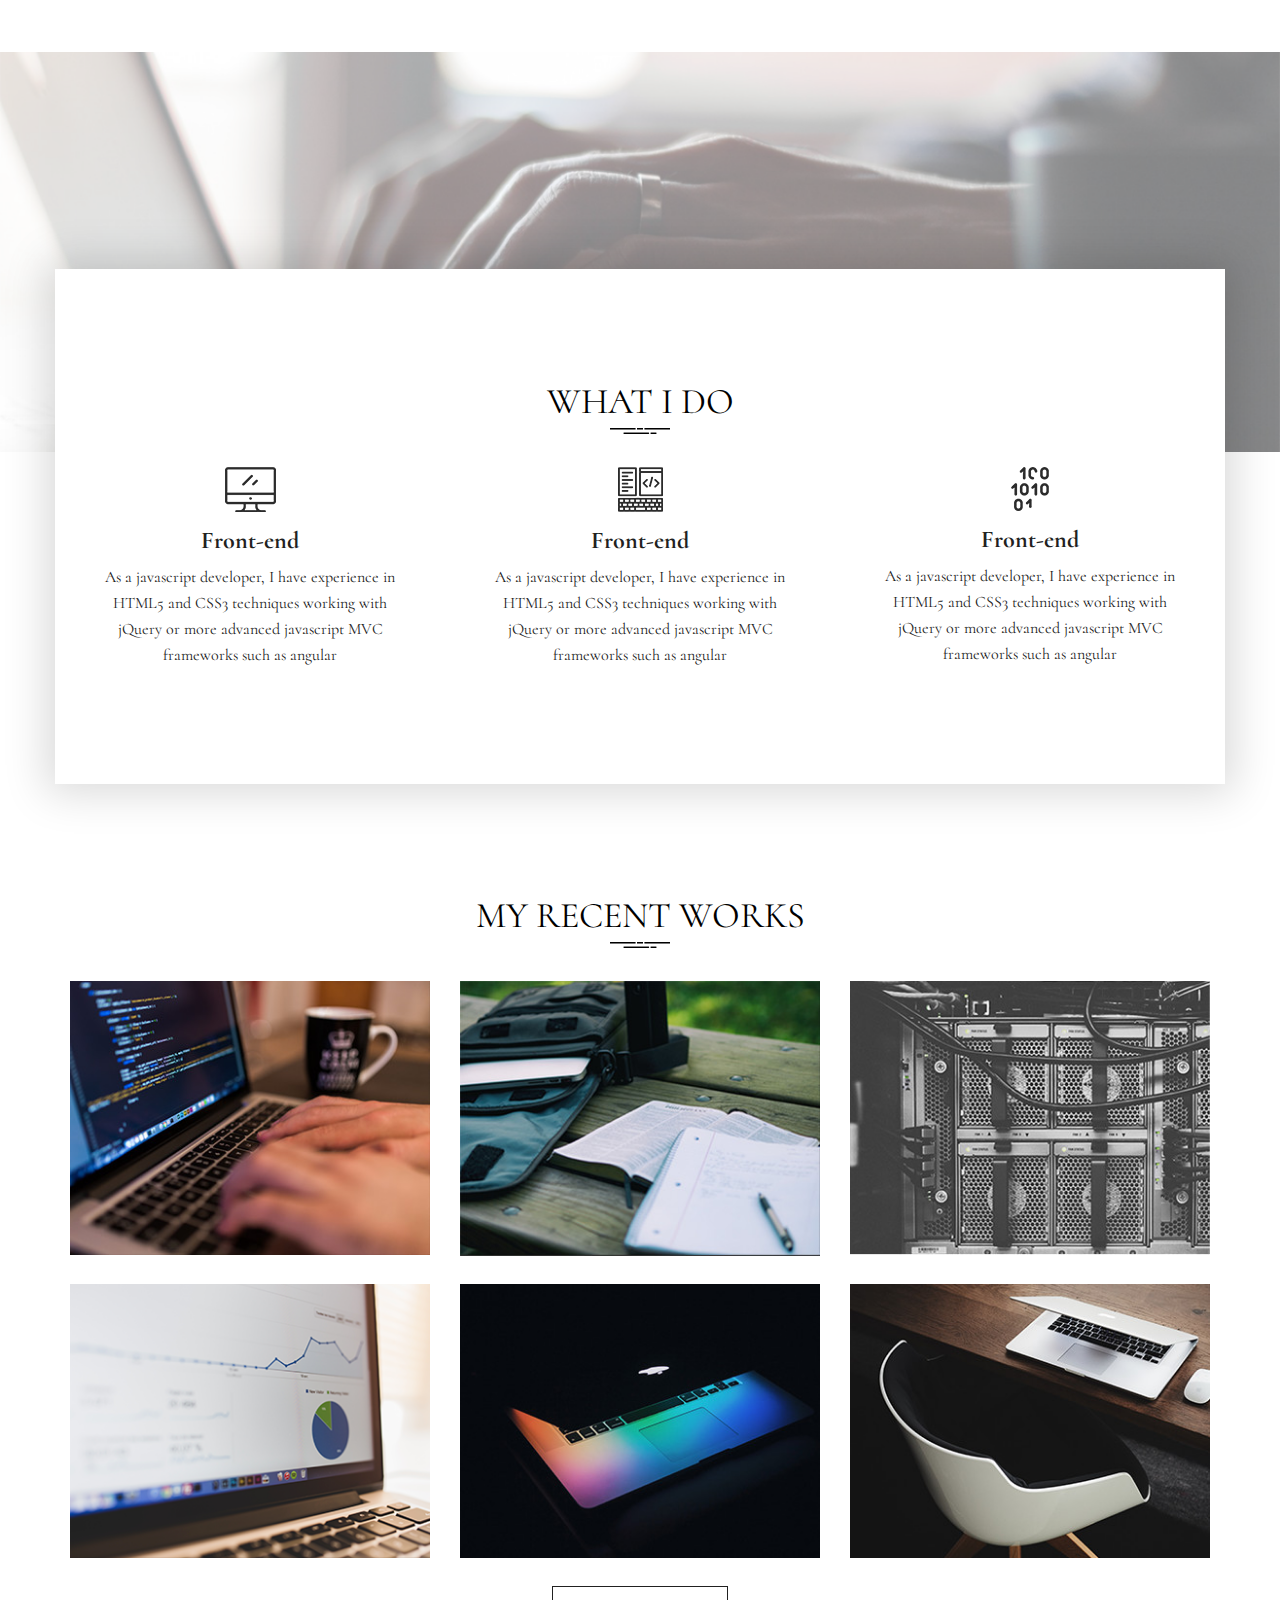
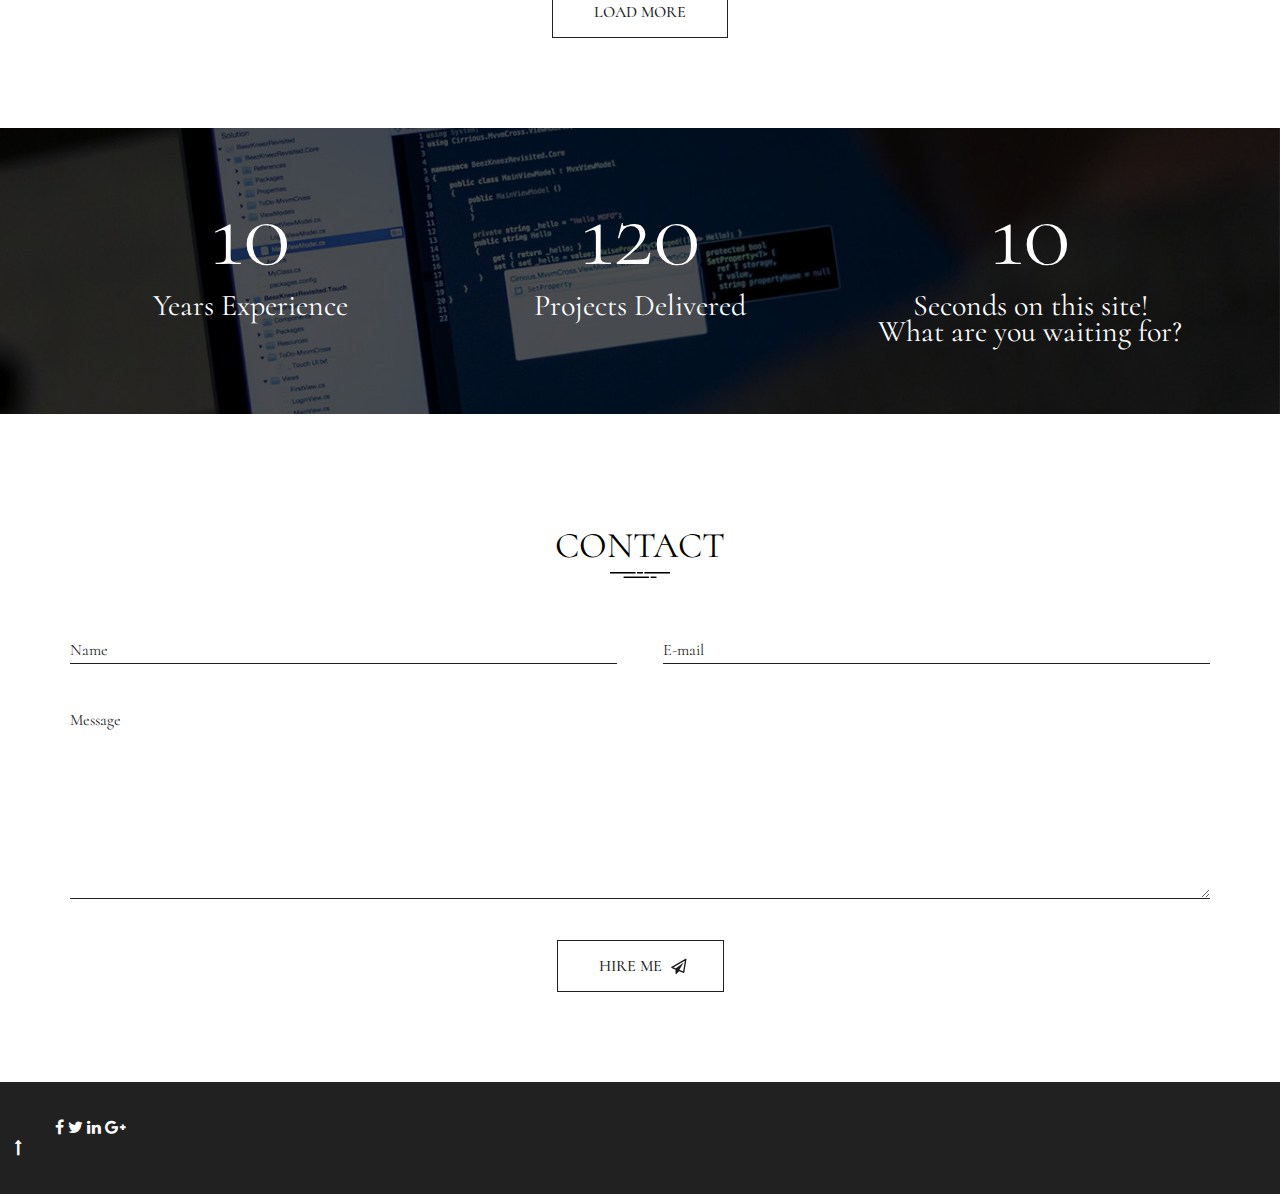
==== commit 30e88733: "footer" ====
--- a/homepage.html
+++ b/homepage.html
@@ -54,7 +54,7 @@
       <div class="col-md-8 col-md-offset-2 col-lg-6 col-lg-offset-3">
         <h2>About</h2>
         <p>Hello! I'm <strong>Alex</strong>, a full stuck developer, a Ruby enthusiast, and a guy slighty obsessed for code quality. Also I'm a co-founder of pykod.com. I’m currently available for freelance work. If you have a project that you want to get started or think you need my help with something, then get in touch.</p>
-        <a href="#" class="btn">Download my cv</a>
+        <a href="assets/img/cv.jpg" download class="btn">Download my cv</a>
       </div>
     </div>
     </div>
@@ -272,10 +272,17 @@
     </div>
   </section>
   <footer>
-    <i class="fa fa-facebook" aria-hidden="true"></i>
-    <i class="fa fa-twitter" aria-hidden="true"></i>
-    <i class="fa fa-linkedin" aria-hidden="true"></i>
-    <i class="fa fa-google-plus" aria-hidden="true"></i>
+    <div class="container">
+      <div class="row">
+          <i class="fa fa-facebook" aria-hidden="true"></i>
+          <i class="fa fa-twitter" aria-hidden="true"></i>
+          <i class="fa fa-linkedin" aria-hidden="true"></i>
+          <i class="fa fa-google-plus" aria-hidden="true"></i>
+        </div>
+        </div>
+          <i class="fa fa-long-arrow-up" aria-hidden="true"></i>
+      </div>
+    </div>
   </footer>
 </body>
 
--- a/assets/css/style.css
+++ b/assets/css/style.css
@@ -850,9 +850,9 @@
   padding: 50px 0;
 }
 .btn {
-  font-size: 16px;
+  font-size: 14px;
+  padding: 12px 20px;
   font-weight: 500;
-  padding: 15px 41px;
   display: inline-block;
   text-transform: uppercase;
   color: #fff;
@@ -862,8 +862,15 @@
   -webkit-transition: all 300ms ease-in;
   transition: all 300ms ease-in;
 }
+@media screen and (min-width: 992px) {
+  .btn {
+    font-size: 16px;
+    padding: 15px 41px;
+  }
+}
 .btn:hover,
-.btn:focus {
+.btn:focus,
+.btn:visited {
   color: #fff;
   background: #545454;
 }
@@ -886,7 +893,8 @@
   transition: all 300ms ease-in;
 }
 a:hover,
-a:focus {
+a:focus,
+a:visited {
   color: #fbfbfb;
   text-decoration: underline;
 }
@@ -915,6 +923,9 @@
 }
 .show {
   display: block !important;
+}
+.text-right {
+  text-align: right;
 }
 header nav.navbar {
   position: fixed;
@@ -1007,38 +1018,68 @@
   border-bottom: 2px solid #212121;
 }
 header .rectangle-left {
-  border: 17.25px solid #212121;
-  border-left: 0;
-  width: 304px;
-  height: 489px;
-  position: absolute;
-  z-index: 98;
-  top: 201px;
-  opacity: 0.102;
+  display: none;
+}
+@media screen and (min-width: 992px) {
+  header .rectangle-left {
+    display: block;
+    border: 17.25px solid #212121;
+    border-left: 0;
+    width: 304px;
+    height: 489px;
+    position: absolute;
+    z-index: 98;
+    top: 201px;
+    opacity: 0.102;
+  }
 }
 header .rectangle-right {
-  border: 13px solid #ffffff;
-  border-right: 0;
-  position: absolute;
-  right: 0;
-  top: 248px;
-  width: 203px;
-  height: 377px;
-  z-index: 98;
+  display: none;
+}
+@media screen and (min-width: 992px) {
+  header .rectangle-right {
+    display: block;
+    border: 13px solid #ffffff;
+    border-right: 0;
+    position: absolute;
+    right: 0;
+    top: 248px;
+    width: 203px;
+    height: 377px;
+    z-index: 98;
+  }
 }
 header .hero {
-  padding-top: 43px;
-  max-height: 800px;
-  position: relative;
-  background: #ffffff;
-  background: -webkit-gradient(left top, right top, color-stop(0%, #ffffff), color-stop(52%, #f6f6f6), color-stop(52%, #e1e1e1), color-stop(100%, #e1e1e1));
-  background: -webkit-linear-gradient(left, #ffffff 0%, #f6f6f6 52%, #e1e1e1 52%, #e1e1e1 100%);
-  background: linear-gradient(to right, #ffffff 0%, #f6f6f6 52%, #e1e1e1 52%, #e1e1e1 100%);
-  filter: progid:DXImageTransform.Microsoft.gradient(startColorstr='#ffffff', endColorstr='#e1e1e1', GradientType=1);
+  padding-top: 89px;
+  text-align: center;
+  background: url("../img/hero/hero.png");
+}
+@media screen and (min-width: 768px) {
+  header .hero {
+    max-height: 577px;
+    text-align: left;
+    position: relative;
+    background: #ffffff;
+    background: -webkit-gradient(left top, right top, color-stop(0%, #ffffff), color-stop(52%, #f6f6f6), color-stop(52%, #e1e1e1), color-stop(100%, #e1e1e1));
+    background: -webkit-linear-gradient(left, #ffffff 0%, #f6f6f6 52%, #e1e1e1 52%, #e1e1e1 100%);
+    background: linear-gradient(to right, #ffffff 0%, #f6f6f6 52%, #e1e1e1 52%, #e1e1e1 100%);
+    filter: progid:DXImageTransform.Microsoft.gradient(startColorstr='#ffffff', endColorstr='#e1e1e1', GradientType=1);
+  }
+}
+@media screen and (min-width: 992px) {
+  header .hero {
+    padding-top: 43px;
+    max-height: 800px;
+  }
 }
 header .hero .hero-text {
-  margin: 260px 0 140px;
+  margin: 140px 0 ;
   z-index: 99;
+}
+@media screen and (min-width: 992px) {
+  header .hero .hero-text {
+    margin: 260px 0 140px;
+  }
 }
 header .hero .hero-text .btn-first {
   margin-right: 8px;
@@ -1048,11 +1089,23 @@
 }
 header .hero .hero-img,
 header .hero img {
-  z-index: 99;
+  display: none;
+}
+@media screen and (min-width: 768px) {
+  header .hero .hero-img,
+  header .hero img {
+    display: block;
+    z-index: 99;
+  }
 }
 .home #about {
   text-align: center;
-  padding: 114px 0 60px;
+  padding: 80px 0 50px;
+}
+@media screen and (min-width: 992px) {
+  .home #about {
+    padding: 114px 0 60px;
+  }
 }
 .home #skills h4 {
   text-transform: uppercase;
@@ -1076,19 +1129,36 @@
   position: relative;
 }
 .home #services .bg-img {
-  background: url("../img/services/bg.jpg") no-repeat;
-  background-size: cover;
-  background-position: center;
-  padding: 200px 0;
+  display: none;
+}
+@media screen and (min-width: 768px) {
+  .home #services .bg-img {
+    display: block;
+    background: url("../img/services/bg.jpg") no-repeat;
+    background-size: cover;
+    background-position: center;
+    padding: 200px 0;
+  }
 }
 .home #services .services-info {
-  position: absolute;
-  top: 248px;
-  background: #fff;
-  left: 0;
-  right: 0;
   box-shadow: 0px 0px 40.18px 8.82px rgba(0, 0, 0, 0.15);
-  padding: 111px 15px 90px;
+  padding: 45px 15px;
+}
+@media screen and (min-width: 768px) {
+  .home #services .services-info {
+    background: #fff;
+    position: absolute;
+    left: 0;
+    right: 0;
+    padding: 80px 15px 40px;
+    top: 150px;
+  }
+}
+@media screen and (min-width: 992px) {
+  .home #services .services-info {
+    top: 248px;
+    padding: 111px 15px 90px;
+  }
 }
 .home #services .services-info .service-icon {
   display: block;
@@ -1099,9 +1169,18 @@
   margin: 0 auto 26px;
 }
 .home #portfolio {
-  margin-top: 342px;
   padding: 50px 0 90px;
   text-align: center;
+}
+@media screen and (min-width: 768px) {
+  .home #portfolio {
+    margin-top: 190px;
+  }
+}
+@media screen and (min-width: 992px) {
+  .home #portfolio {
+    margin-top: 342px;
+  }
 }
 .home #portfolio .portfolio-item {
   position: relative;
@@ -1149,6 +1228,8 @@
   border-radius: 50%;
   border: 2px solid #fff;
   margin: 0 2px;
+  -webkit-transition: all 300ms ease-in;
+  transition: all 300ms ease-in;
 }
 .home #portfolio .overlay .text-box .fa.fa-eye {
   margin-left: 0;
@@ -1190,15 +1271,17 @@
 .home #contact input:not([type="submit"]) {
   border: 0;
   border-bottom: solid 1px #212121;
-  width: 48.83%;
+  width: 48%;
   margin: 1% 1% 4%;
   line-height: 26px;
 }
 .home #contact input:not([type="submit"]).left {
   margin-left: 0;
+  float: left;
 }
 .home #contact input:not([type="submit"]).right {
   margin-right: 0;
+  float: right;
 }
 .home #contact textarea {
   width: 100%;
@@ -1213,23 +1296,85 @@
   background-position-x: 76%;
   padding-right: 57px;
 }
+.home #contact ::-webkit-input-placeholder {
+  /* WebKit, Blink, Edge */
+  color: #212121;
+  font-family: 'Cormorant', serif;
+}
+.home #contact :-moz-placeholder {
+  /* Mozilla Firefox 4 to 18 */
+  color: #212121;
+  opacity: 1;
+  font-family: 'Cormorant', serif;
+}
+.home #contact ::-moz-placeholder {
+  /* Mozilla Firefox 19+ */
+  color: #212121;
+  opacity: 1;
+  font-family: 'Cormorant', serif;
+}
+.home #contact :-ms-input-placeholder {
+  /* Internet Explorer 10-11 */
+  color: #212121;
+  font-family: 'Cormorant', serif;
+}
 footer {
   background: #212121;
   color: #fff;
-}
-footer .fa {
-  padding: 5px;
+  padding: 36px 15px;
+}
+footer .icon-box {
+  text-align: center;
+}
+@media screen and (min-width: 768px) {
+  footer .icon-box {
+    text-align: left;
+  }
+}
+footer .icon-box .fa {
+  cursor: pointer;
+  padding: 8px;
   border-radius: 50%;
   border: 2px solid #fff;
-  margin: 0 2px;
-  width: 30px;
-  height: 30px;
+  margin: 0 3px;
+  width: 36px;
+  height: 36px;
   text-align: center;
-}
-footer .fa.fa-eye {
-  margin-left: 0;
-}
-footer .fa:hover {
+  -webkit-transition: all 300ms ease-in;
+  transition: all 300ms ease-in;
+}
+footer .icon-box .fa:hover {
   color: #212121;
   background: #fff;
 }
+footer .icon-box .fa.fa-long-arrow-up {
+  background: #fff;
+  color: #212121;
+  border: 0;
+}
+footer .copy-rights {
+  text-align: center;
+}
+@media screen and (min-width: 768px) {
+  footer .copy-rights {
+    text-align: right;
+  }
+}
+@media screen and (min-width: 992px) {
+  footer .copy-rights {
+    text-align: center;
+  }
+}
+footer .copy-rights p {
+  margin: 5px 0;
+}
+footer .scroll-top-btn {
+  display: none;
+}
+@media screen and (min-width: 768px) {
+  footer .scroll-top-btn {
+    position: absolute;
+    right: 0;
+    margin-right: 15px;
+  }
+}
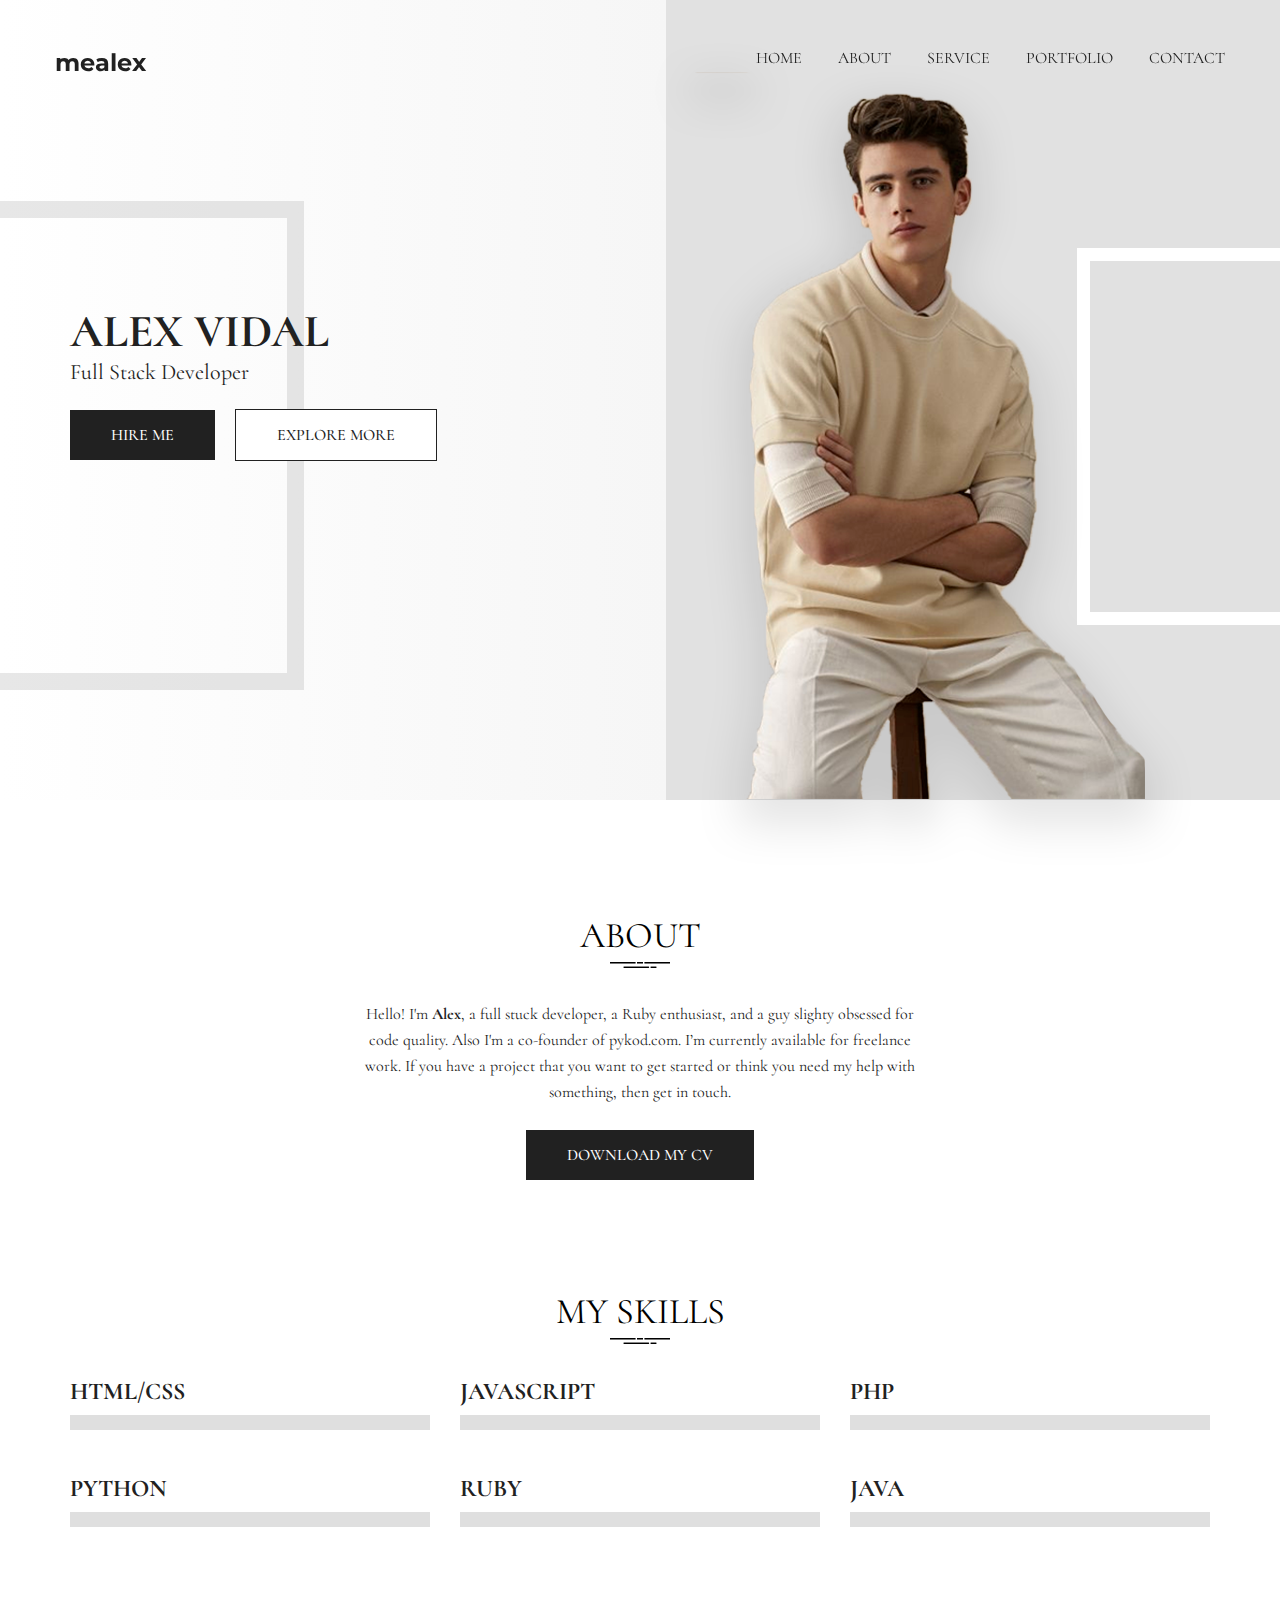
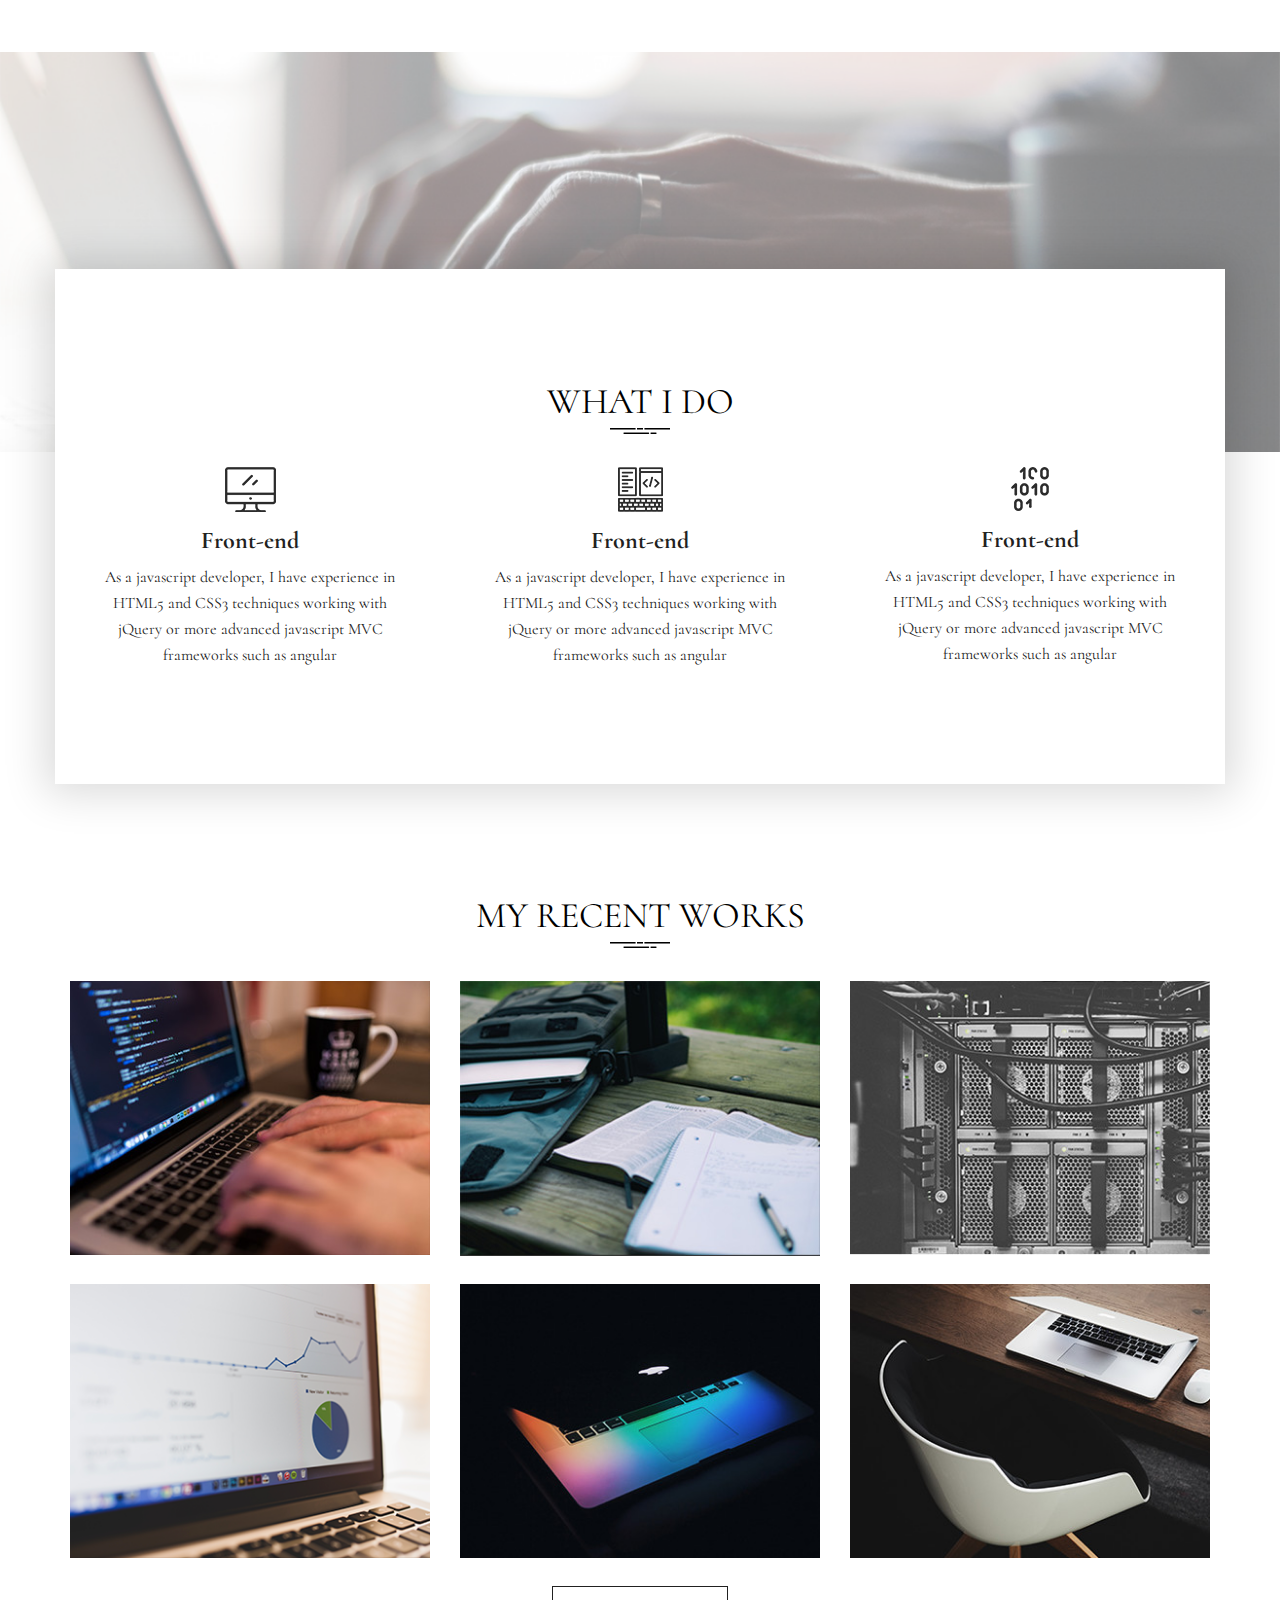
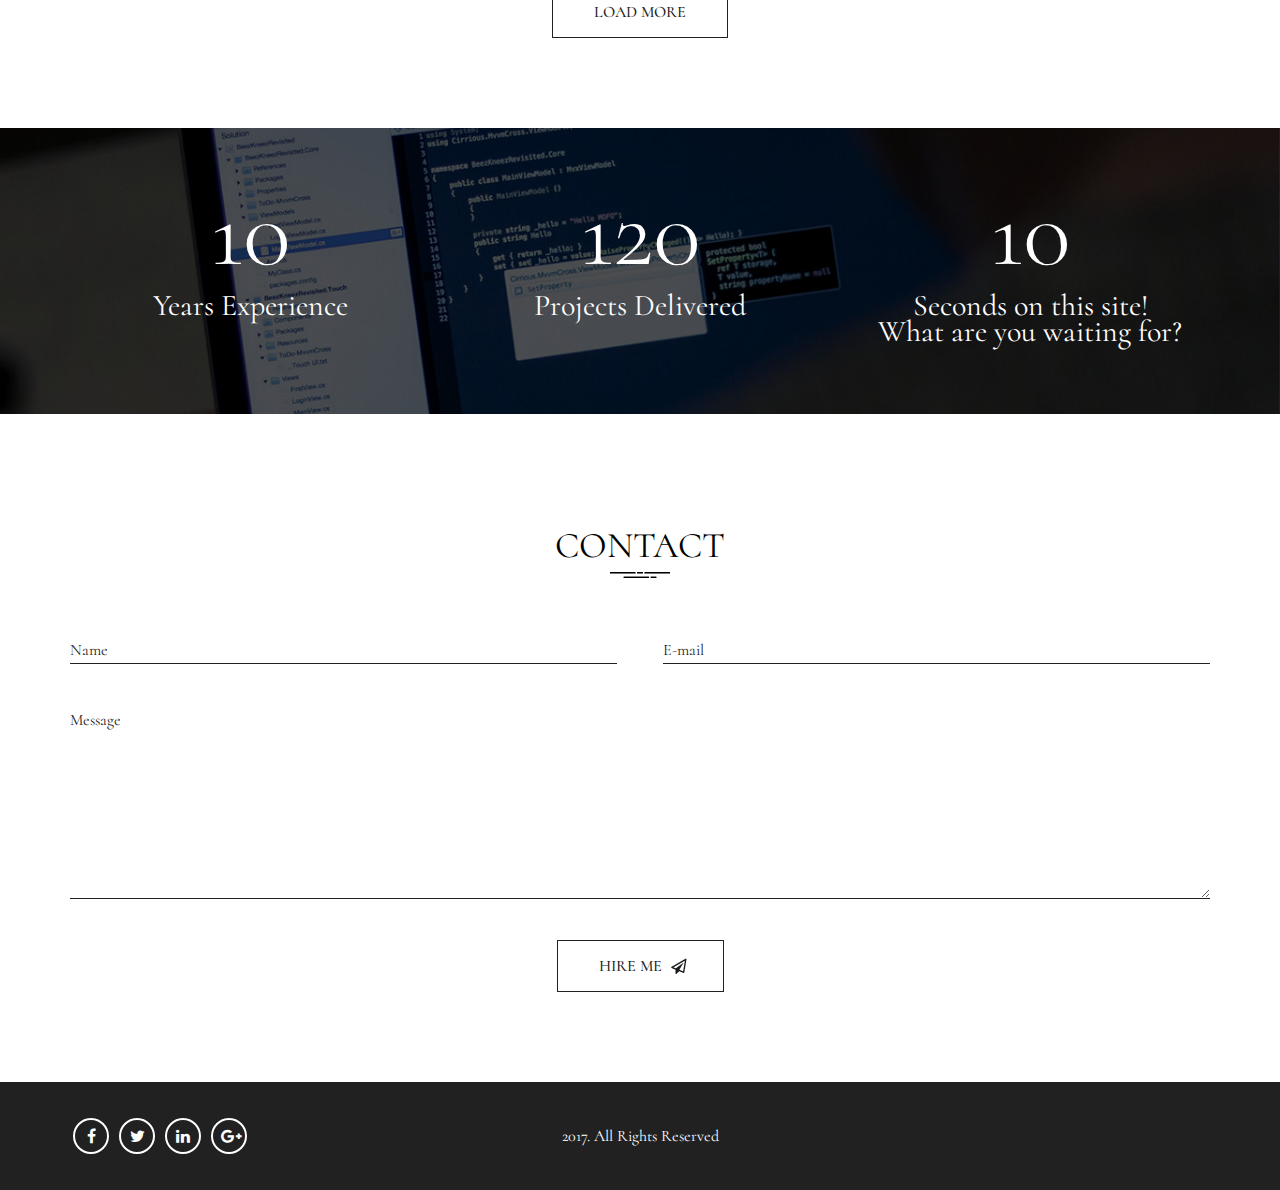
==== commit f05dc3bc: "footer cd" ====
--- a/homepage.html
+++ b/homepage.html
@@ -274,13 +274,18 @@
   <footer>
     <div class="container">
       <div class="row">
+        <div class="col-sm-6 col-md-4 icon-box">
           <i class="fa fa-facebook" aria-hidden="true"></i>
           <i class="fa fa-twitter" aria-hidden="true"></i>
           <i class="fa fa-linkedin" aria-hidden="true"></i>
           <i class="fa fa-google-plus" aria-hidden="true"></i>
         </div>
-        </div>
+        <div class="col-sm-6 col-md-4 copy-rights">
+          <p>2017. All Rights Reserved</p>
+        </div>
+        <a class="scroll-top-btn">
           <i class="fa fa-long-arrow-up" aria-hidden="true"></i>
+        </a>
       </div>
     </div>
   </footer>
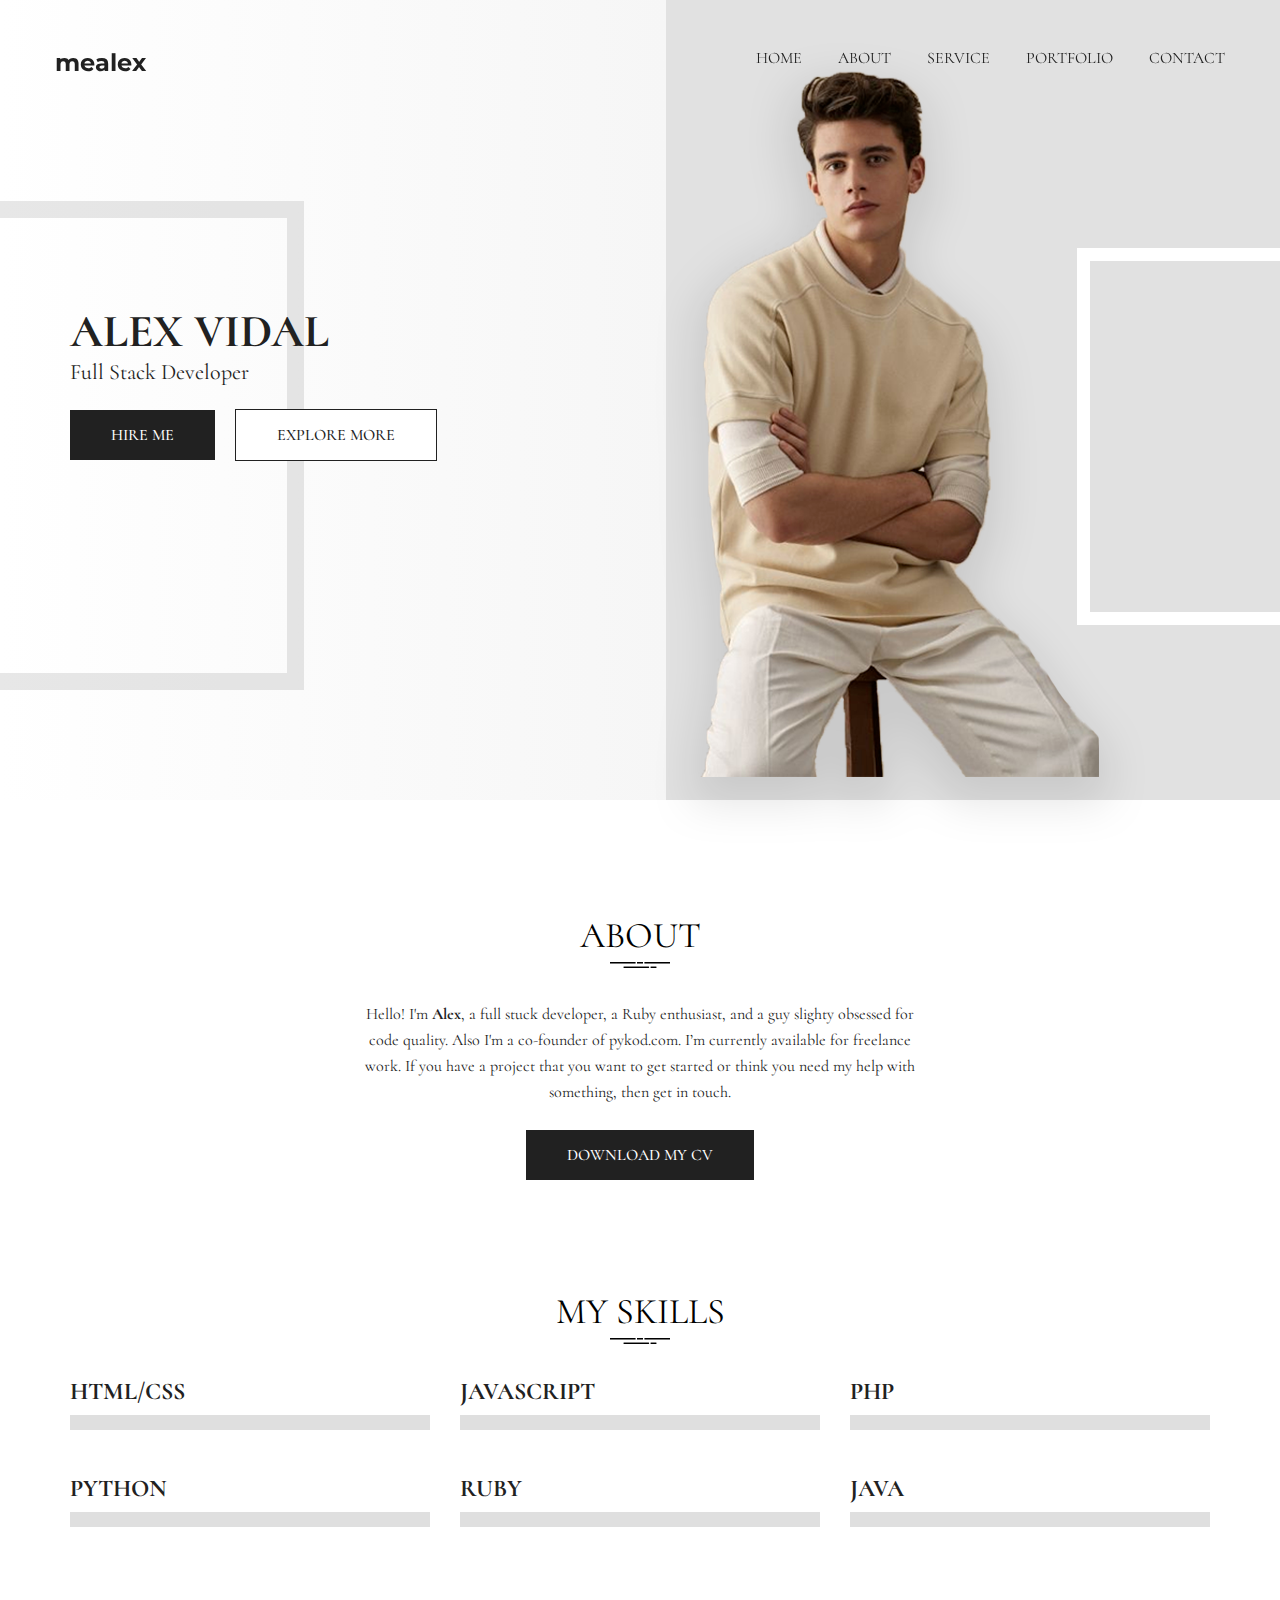
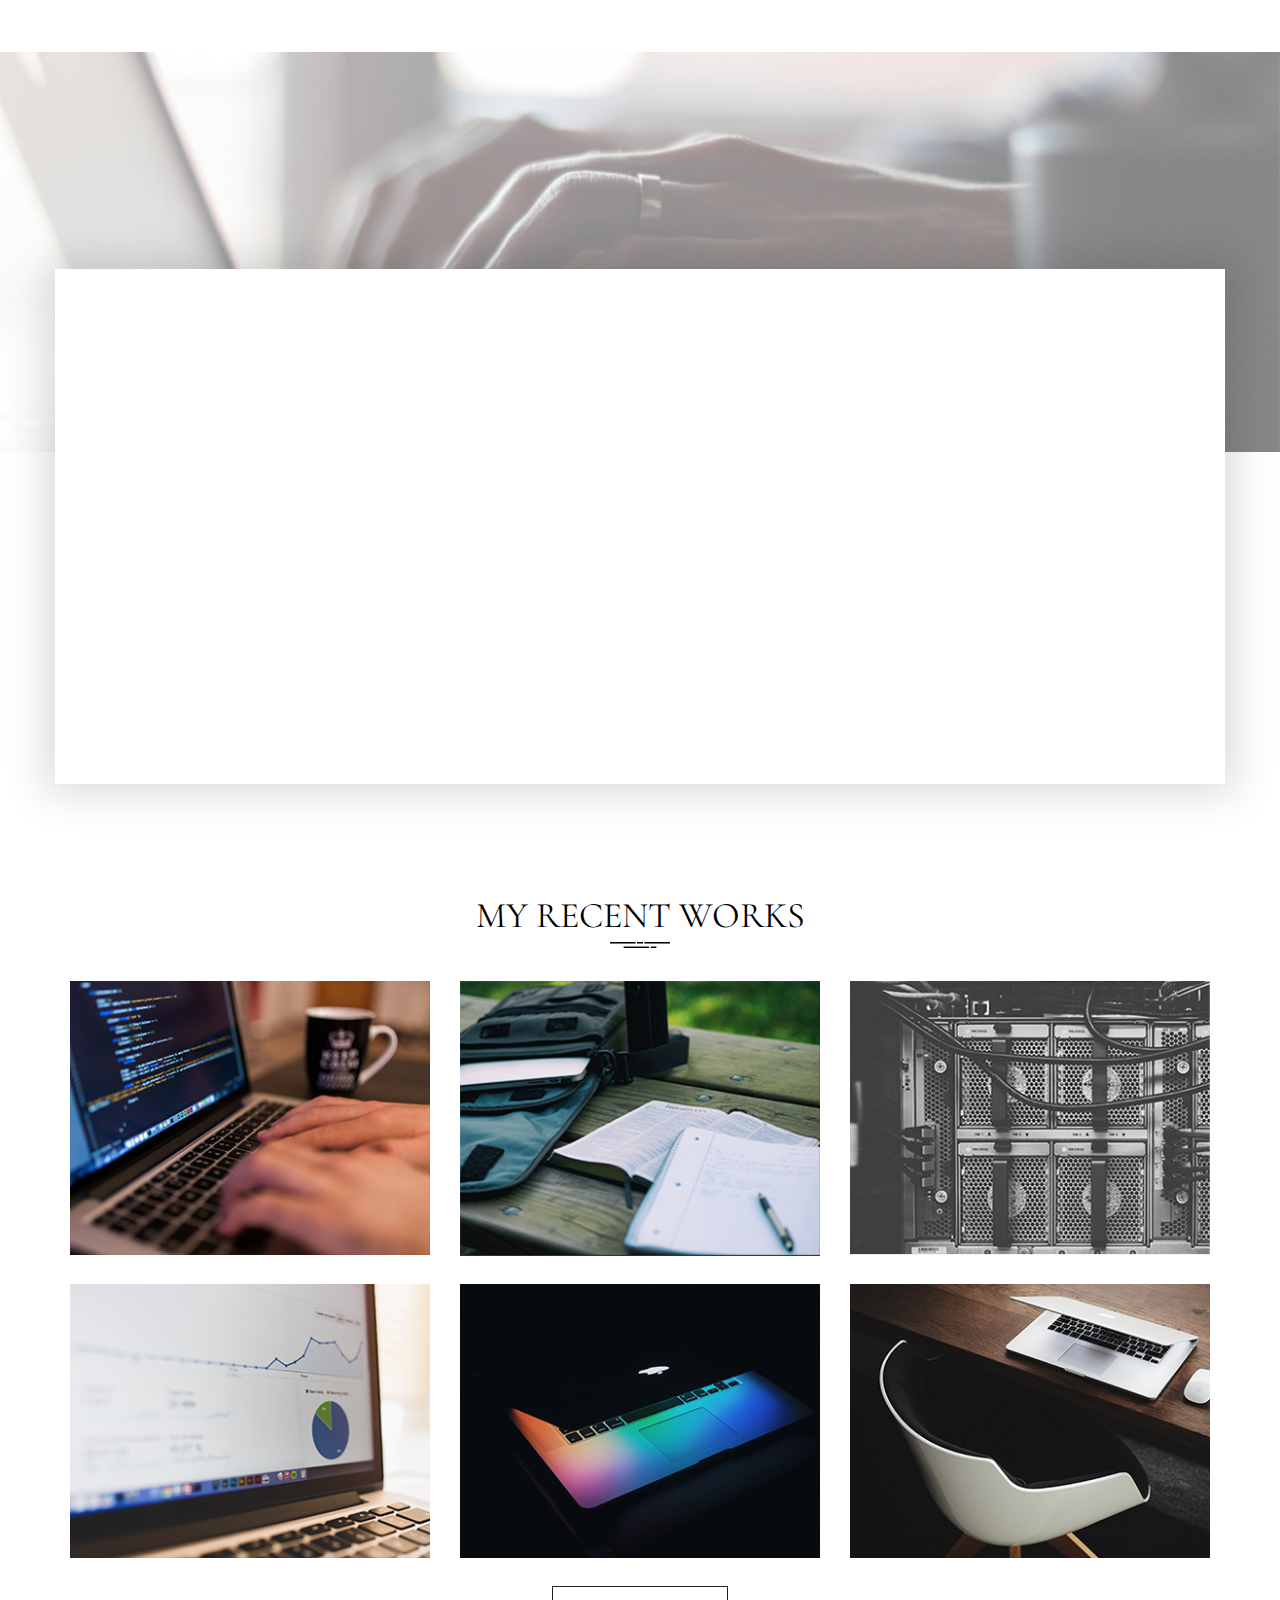
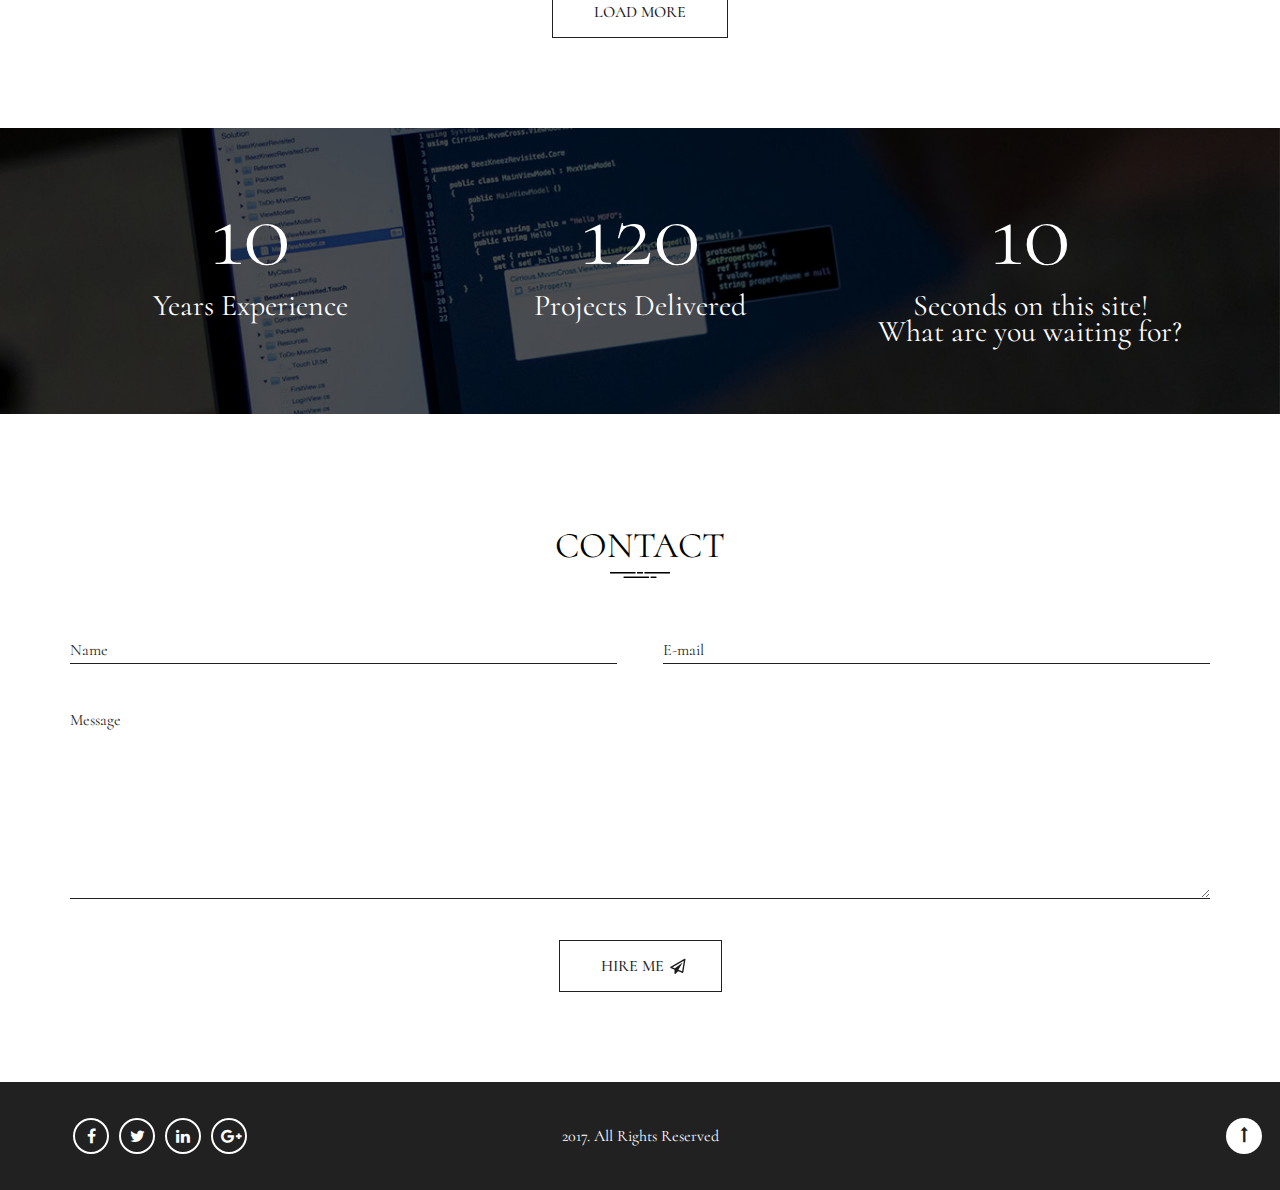
==== commit d6b4218e: "Animacje w sekcjach" ====
--- a/homepage.html
+++ b/homepage.html
@@ -10,6 +10,7 @@
   <meta name="keywords" content="">
 
   <!-- Style CSS -->
+  <link rel="stylesheet" type="text/css"  href="assets/css/animate.css">
   <link media="all" type="text/css" rel="stylesheet" href="assets/css/style.css">
 
   <!-- Fonts -->
@@ -30,19 +31,19 @@
         <li><a href="#">Contact</a></li>
       </ul>
     </nav>
-    <div class="rectangle-left"></div>
-    <div class="rectangle-right"></div>
+    <div class="rectangle-left wow slideInLeft"></div>
+    <div class="rectangle-right wow slideInRight"></div>
     <div class="hero">
       <div class="container">
         <div class="row">
           <div class="col-sm-6 hero-text">
-            <h1>Alex Vidal</h1>
-            <p class="subheading">Full Stack Developer</p>
-            <a href="#" class="btn btn-first">Hire me</a>
-            <a href="#" class="btn btn-invert">Explore more</a>
+            <h1 class="wow fadeInLeft" data-wow-delay="0.3s">Alex Vidal</h1>
+            <p class="subheading wow fadeInLeft" data-wow-delay="0.6s">Full Stack Developer</p>
+            <a href="#" class="btn btn-first wow fadeInLeft" data-wow-delay="0.9s">Hire me</a>
+            <a href="#" class="btn btn-invert wow fadeInLeft" data-wow-delay="0.9s">Explore more</a>
           </div>
           <div class="col-sm-6 hero-img">
-            <img src="assets/img/hero/hero.png" alt="" class="img-responsive">
+            <img src="assets/img/hero/hero.png" alt="" class="img-responsive wow fadeInUp" data-wow-delay="1.2s">
           </div>
         </div>
       </div>
@@ -125,21 +126,21 @@
     </div>
     <div class="container services-info">
       <div class="row">
-        <h2>What I do</h2>
-        <div class="col-sm-4">
-            <img src="assets/img/services/1.png" alt="" class="service-icon">
-            <h4>Front-end</h4>
-            <p>As a javascript developer, I have experience in HTML5 and CSS3 techniques working with jQuery or more advanced javascript MVC frameworks such as angular</p>
-        </div>
-        <div class="col-sm-4">
-            <img src="assets/img/services/2.png" alt="" class="service-icon">
-            <h4>Front-end</h4>
-            <p>As a javascript developer, I have experience in HTML5 and CSS3 techniques working with jQuery or more advanced javascript MVC frameworks such as angular</p>
-        </div>
-        <div class="col-sm-4">
-            <img src="assets/img/services/3.png" alt="" class="service-icon">
-            <h4>Front-end</h4> 
-            <p>As a javascript developer, I have experience in HTML5 and CSS3 techniques working with jQuery or more advanced javascript MVC frameworks such as angular</p>
+        <h2 class="wow slideInUp">What I do</h2>
+        <div class="col-sm-4 wow slideInUp">
+          <img src="assets/img/services/1.png" alt="" class="service-icon">
+          <h4>Front-end</h4>
+          <p>As a javascript developer, I have experience in HTML5 and CSS3 techniques working with jQuery or more advanced javascript MVC frameworks such as angular</p>
+        </div>
+        <div class="col-sm-4 wow slideInUp" data-wow-delay="0.3s">
+          <img src="assets/img/services/2.png" alt="" class="service-icon">
+          <h4>Front-end</h4>
+          <p>As a javascript developer, I have experience in HTML5 and CSS3 techniques working with jQuery or more advanced javascript MVC frameworks such as angular</p>
+        </div>
+        <div class="col-sm-4 wow slideInUp" data-wow-delay="0.6s">
+          <img src="assets/img/services/3.png" alt="" class="service-icon">
+          <h4>Front-end</h4> 
+          <p>As a javascript developer, I have experience in HTML5 and CSS3 techniques working with jQuery or more advanced javascript MVC frameworks such as angular</p>
         </div>
       </div>
     </div>
@@ -265,7 +266,7 @@
             <input type="text" placeholder="Name" class="left">
             <input type="email" placeholder="E-mail"  class="right">
             <textarea placeholder="Message"></textarea>
-            <input type="submit" value="Hire me " class="btn btn-invert">
+            <input type="submit" value="Hire me" class="btn btn-invert">
           </form>
         </div>
       </div>
--- a/assets/css/style.css
+++ b/assets/css/style.css
@@ -1331,7 +1331,7 @@
     text-align: left;
   }
 }
-footer .icon-box .fa {
+footer .fa {
   cursor: pointer;
   padding: 8px;
   border-radius: 50%;
@@ -1343,11 +1343,11 @@
   -webkit-transition: all 300ms ease-in;
   transition: all 300ms ease-in;
 }
-footer .icon-box .fa:hover {
+footer .fa:hover {
   color: #212121;
   background: #fff;
 }
-footer .icon-box .fa.fa-long-arrow-up {
+footer .fa.fa-long-arrow-up {
   background: #fff;
   color: #212121;
   border: 0;
@@ -1371,8 +1371,9 @@
 footer .scroll-top-btn {
   display: none;
 }
-@media screen and (min-width: 768px) {
+@media screen and (min-width: 992px) {
   footer .scroll-top-btn {
+    display: block;
     position: absolute;
     right: 0;
     margin-right: 15px;
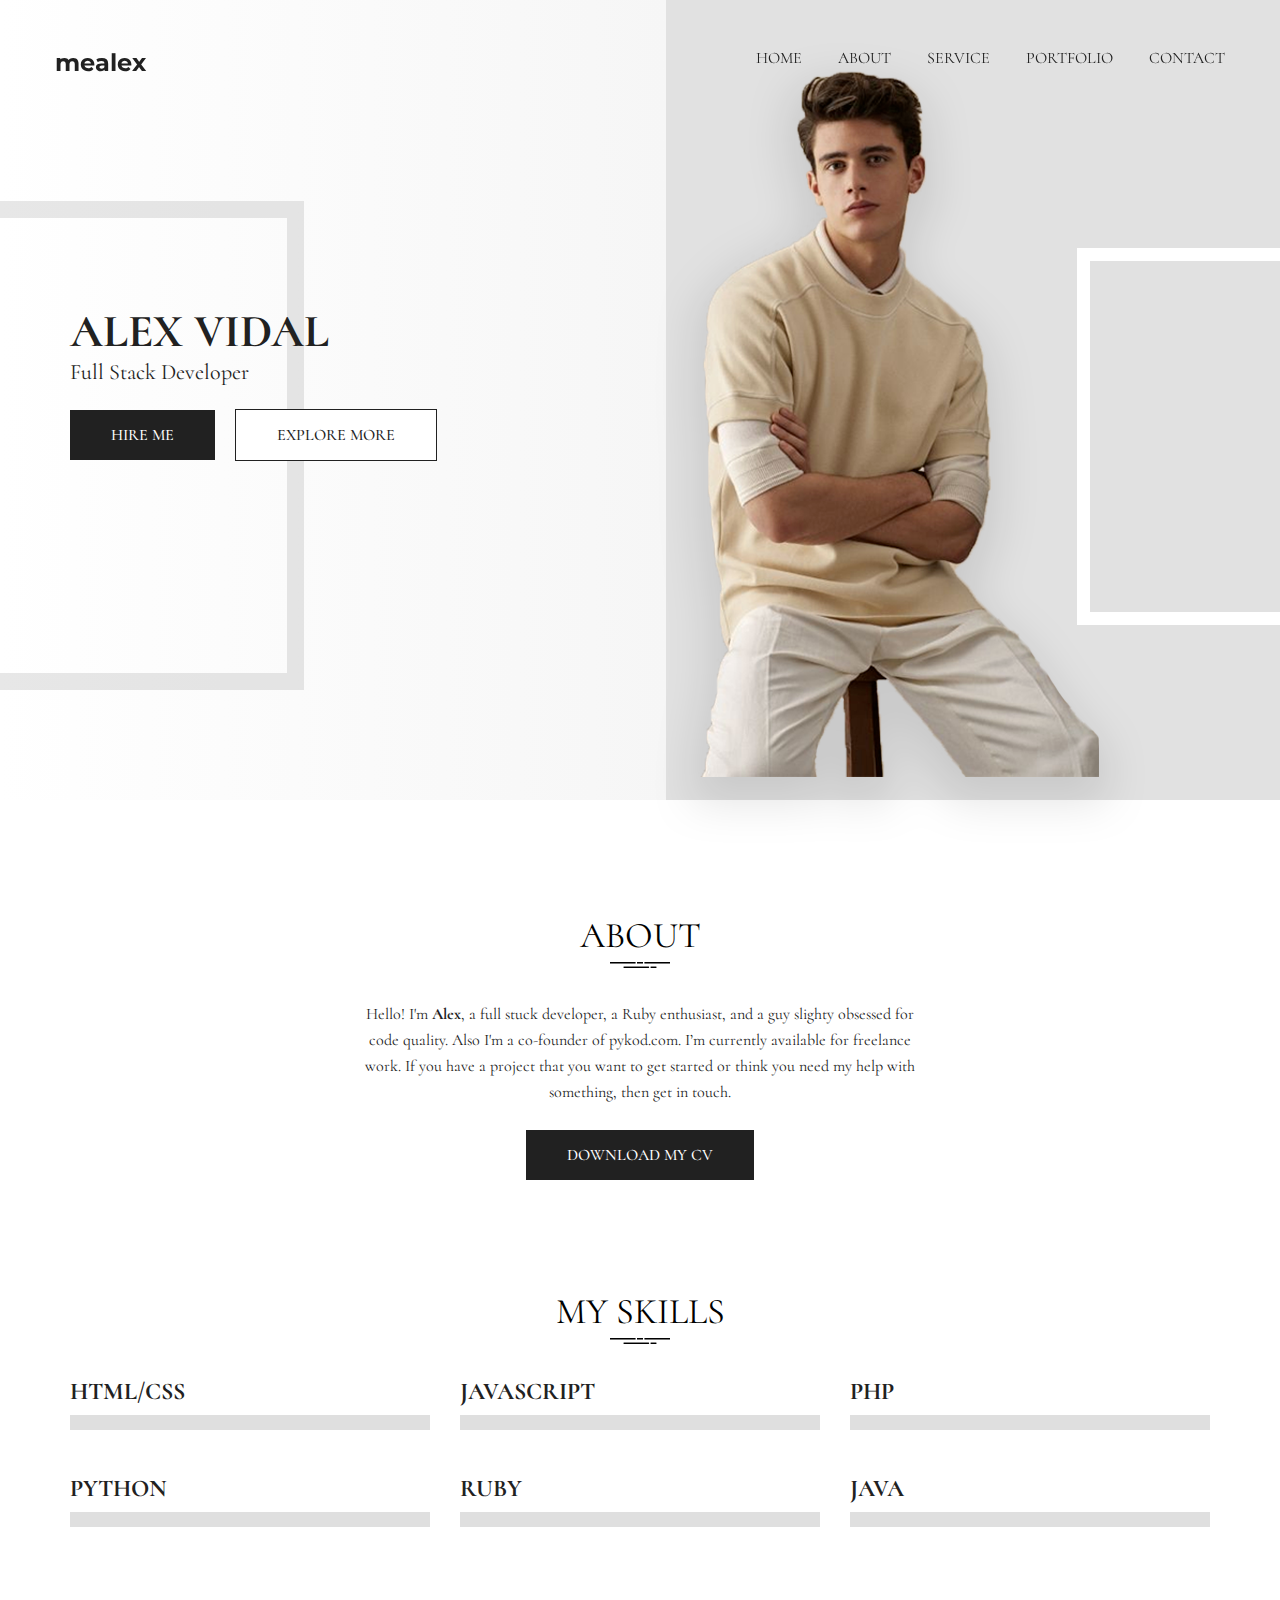
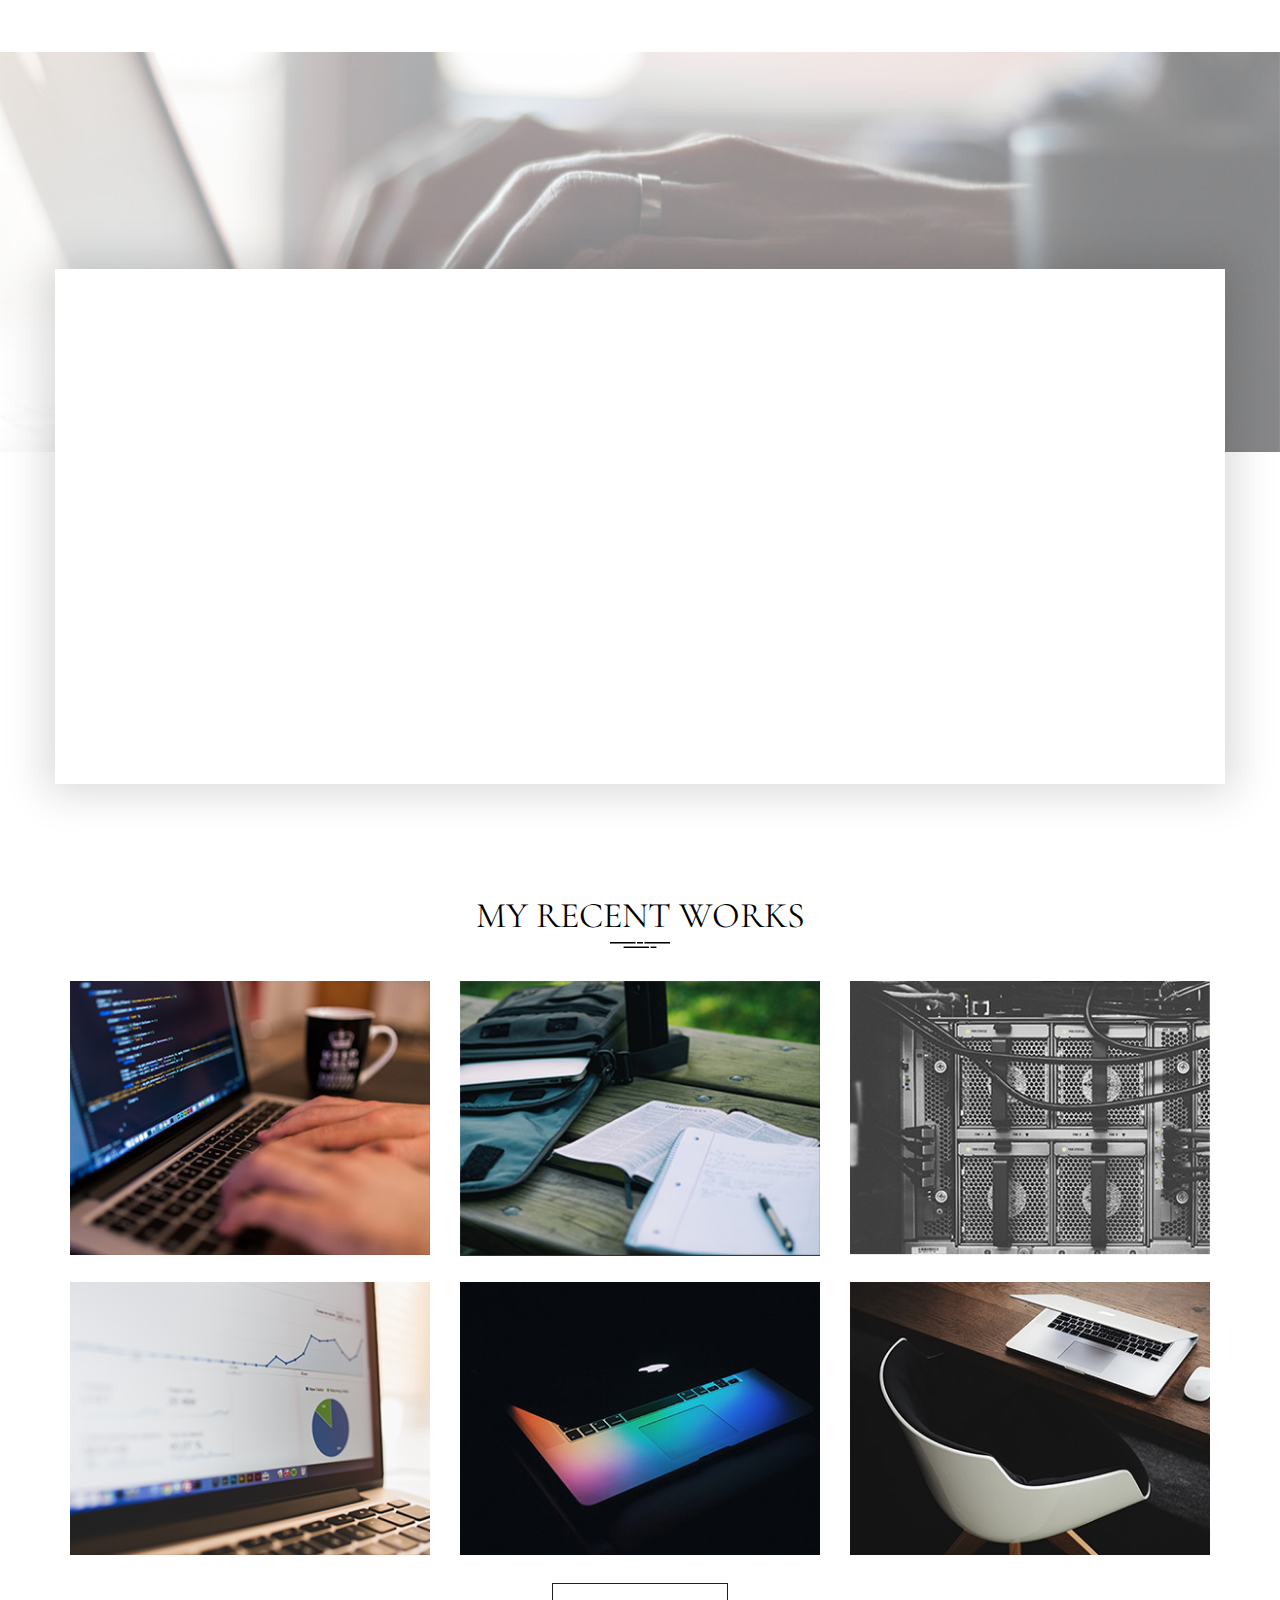
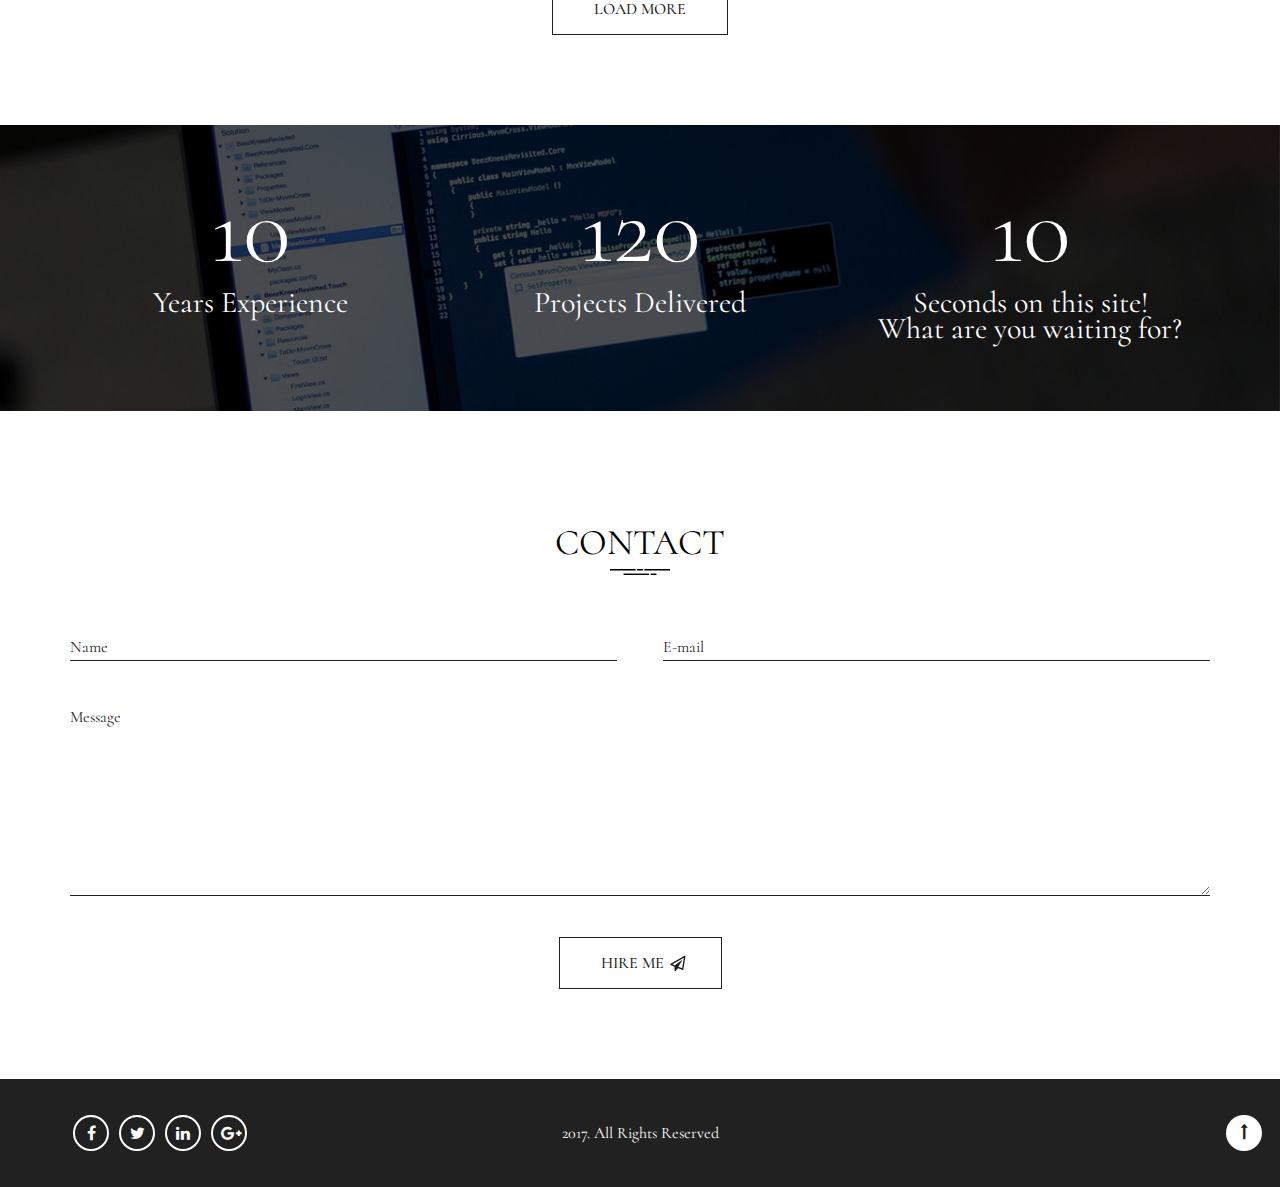
==== commit e57cb427: "Ajax gallery" ====
--- a/homepage.html
+++ b/homepage.html
@@ -127,17 +127,17 @@
     <div class="container services-info">
       <div class="row">
         <h2 class="wow slideInUp">What I do</h2>
-        <div class="col-sm-4 wow slideInUp">
+        <div class="col-sm-4 wow fadeInUp">
           <img src="assets/img/services/1.png" alt="" class="service-icon">
           <h4>Front-end</h4>
           <p>As a javascript developer, I have experience in HTML5 and CSS3 techniques working with jQuery or more advanced javascript MVC frameworks such as angular</p>
         </div>
-        <div class="col-sm-4 wow slideInUp" data-wow-delay="0.3s">
+        <div class="col-sm-4 wow fadeInUp" data-wow-delay="0.3s">
           <img src="assets/img/services/2.png" alt="" class="service-icon">
           <h4>Front-end</h4>
           <p>As a javascript developer, I have experience in HTML5 and CSS3 techniques working with jQuery or more advanced javascript MVC frameworks such as angular</p>
         </div>
-        <div class="col-sm-4 wow slideInUp" data-wow-delay="0.6s">
+        <div class="col-sm-4 wow fadeInUp" data-wow-delay="0.6s">
           <img src="assets/img/services/3.png" alt="" class="service-icon">
           <h4>Front-end</h4> 
           <p>As a javascript developer, I have experience in HTML5 and CSS3 techniques working with jQuery or more advanced javascript MVC frameworks such as angular</p>
@@ -147,96 +147,96 @@
   </section>
   <section id="portfolio">
     <div class="container">
-    <div class="row">
-      <h2>My recent Works</h2>
-      <div class="portfolio-gallery">
-        <div class="col-sm-4">
-          <div class="portfolio-item">
-            <img src="assets/img/portfolio/1.jpg" alt="" class="img-responsive">
-            <div class="overlay">
-              <div class="rectangle"></div>
-              <div class="text-box">
-                <h3>Project Title</h3>
-                <a href="#"><i class="fa fa-eye" aria-hidden="true"></i></a>
-                <a href="#"><i class="fa fa-link" aria-hidden="true"></i></a>
-                <a href="#"><i class="fa fa-share-alt" aria-hidden="true"></i></a>
-              </div>
-            </div>
-          </div>
-        </div>
-        <div class="col-sm-4">
-          <div class="portfolio-item">
-            <img src="assets/img/portfolio/2.jpg" alt="" class="img-responsive">
-            <div class="overlay">
-              <div class="rectangle"></div>
-              <div class="text-box">
-                <h3>Project Title</h3>
-                <a href="#"><i class="fa fa-eye" aria-hidden="true"></i></a>
-                <a href="#"><i class="fa fa-link" aria-hidden="true"></i></a>
-                <a href="#"><i class="fa fa-share-alt" aria-hidden="true"></i></a>
-              </div>
-            </div>
-          </div>
-        </div>
-        <div class="col-sm-4">
-          <div class="portfolio-item">
-            <img src="assets/img/portfolio/3.jpg" alt="" class="img-responsive">
-            <div class="overlay">
-              <div class="rectangle"></div>
-              <div class="text-box">
-                <h3>Project Title</h3>
-                <a href="#"><i class="fa fa-eye" aria-hidden="true"></i></a>
-                <a href="#"><i class="fa fa-link" aria-hidden="true"></i></a>
-                <a href="#"><i class="fa fa-share-alt" aria-hidden="true"></i></a>
-              </div>
-            </div>
-          </div>
-        </div>
-        <div class="col-sm-4">
-          <div class="portfolio-item">
-            <img src="assets/img/portfolio/4.jpg" alt="" class="img-responsive">
-            <div class="overlay">
-              <div class="rectangle"></div>
-              <div class="text-box">
-                <h3>Project Title</h3>
-                <a href="#"><i class="fa fa-eye" aria-hidden="true"></i></a>
-                <a href="#"><i class="fa fa-link" aria-hidden="true"></i></a>
-                <a href="#"><i class="fa fa-share-alt" aria-hidden="true"></i></a>
-              </div>
-            </div>
-          </div>
-        </div>
-        <div class="col-sm-4">
-          <div class="portfolio-item">
-            <img src="assets/img/portfolio/5.jpg" alt="" class="img-responsive">
-            <div class="overlay">
-              <div class="rectangle"></div>
-              <div class="text-box">
-                <h3>Project Title</h3>
-                <a href="#"><i class="fa fa-eye" aria-hidden="true"></i></a>
-                <a href="#"><i class="fa fa-link" aria-hidden="true"></i></a>
-                <a href="#"><i class="fa fa-share-alt" aria-hidden="true"></i></a>
-              </div>
-            </div>
-          </div>
-        </div>
-        <div class="col-sm-4">
-          <div class="portfolio-item">
-            <img src="assets/img/portfolio/6.jpg" alt="" class="img-responsive">
-            <div class="overlay">
-              <div class="rectangle"></div>
-              <div class="text-box">
-                <h3>Project Title</h3>
-                <a href="#"><i class="fa fa-eye" aria-hidden="true"></i></a>
-                <a href="#"><i class="fa fa-link" aria-hidden="true"></i></a>
-                <a href="#"><i class="fa fa-share-alt" aria-hidden="true"></i></a>
-              </div>
-            </div>
-          </div>
-        </div>
-        <a href="" class="btn btn-invert">Load more</a>
-      </div>
-    </div>
+      <div class="row">
+        <h2>My recent Works</h2>
+        <div id="portfolio-gallery">
+          <div class="col-sm-4">
+            <div class="portfolio-item">
+              <img src="assets/img/portfolio/1.jpg" alt="" class="img-responsive">
+              <div class="overlay">
+                <div class="rectangle"></div>
+                <div class="text-box">
+                  <h3>Project Title</h3>
+                  <a href="#"><i class="fa fa-eye" aria-hidden="true"></i></a>
+                  <a href="#"><i class="fa fa-link" aria-hidden="true"></i></a>
+                  <a href="#"><i class="fa fa-share-alt" aria-hidden="true"></i></a>
+                </div>
+              </div>
+            </div>
+          </div>
+          <div class="col-sm-4">
+            <div class="portfolio-item">
+              <img src="assets/img/portfolio/2.jpg" alt="" class="img-responsive">
+              <div class="overlay">
+                <div class="rectangle"></div>
+                <div class="text-box">
+                  <h3>Project Title</h3>
+                  <a href="#"><i class="fa fa-eye" aria-hidden="true"></i></a>
+                  <a href="#"><i class="fa fa-link" aria-hidden="true"></i></a>
+                  <a href="#"><i class="fa fa-share-alt" aria-hidden="true"></i></a>
+                </div>
+              </div>
+            </div>
+          </div>
+          <div class="col-sm-4">
+            <div class="portfolio-item">
+              <img src="assets/img/portfolio/3.jpg" alt="" class="img-responsive">
+              <div class="overlay">
+                <div class="rectangle"></div>
+                <div class="text-box">
+                  <h3>Project Title</h3>
+                  <a href="#"><i class="fa fa-eye" aria-hidden="true"></i></a>
+                  <a href="#"><i class="fa fa-link" aria-hidden="true"></i></a>
+                  <a href="#"><i class="fa fa-share-alt" aria-hidden="true"></i></a>
+                </div>
+              </div>
+            </div>
+          </div>
+          <div class="col-sm-4">
+            <div class="portfolio-item">
+              <img src="assets/img/portfolio/4.jpg" alt="" class="img-responsive">
+              <div class="overlay">
+                <div class="rectangle"></div>
+                <div class="text-box">
+                  <h3>Project Title</h3>
+                  <a href="#"><i class="fa fa-eye" aria-hidden="true"></i></a>
+                  <a href="#"><i class="fa fa-link" aria-hidden="true"></i></a>
+                  <a href="#"><i class="fa fa-share-alt" aria-hidden="true"></i></a>
+                </div>
+              </div>
+            </div>
+          </div>
+          <div class="col-sm-4">
+            <div class="portfolio-item">
+              <img src="assets/img/portfolio/5.jpg" alt="" class="img-responsive">
+              <div class="overlay">
+                <div class="rectangle"></div>
+                <div class="text-box">
+                  <h3>Project Title</h3>
+                  <a href="#"><i class="fa fa-eye" aria-hidden="true"></i></a>
+                  <a href="#"><i class="fa fa-link" aria-hidden="true"></i></a>
+                  <a href="#"><i class="fa fa-share-alt" aria-hidden="true"></i></a>
+                </div>
+              </div>
+            </div>
+          </div>
+          <div class="col-sm-4">
+            <div class="portfolio-item">
+              <img src="assets/img/portfolio/6.jpg" alt="" class="img-responsive">
+              <div class="overlay">
+                <div class="rectangle"></div>
+                <div class="text-box">
+                  <h3>Project Title</h3>
+                  <a href="#"><i class="fa fa-eye" aria-hidden="true"></i></a>
+                  <a href="#"><i class="fa fa-link" aria-hidden="true"></i></a>
+                  <a href="#"><i class="fa fa-share-alt" aria-hidden="true"></i></a>
+                </div>
+              </div>
+            </div>
+          </div>
+        </div>
+        <a href="" class="btn btn-invert" id="load-more-btn">Load more</a>
+      </div>
     </div>
   </section>
   <section id="fun-facts">
--- a/assets/css/style.css
+++ b/assets/css/style.css
@@ -869,10 +869,10 @@
   }
 }
 .btn:hover,
-.btn:focus,
-.btn:visited {
+.btn:focus {
   color: #fff;
   background: #545454;
+  text-decoration: none;
 }
 .btn.btn-invert {
   color: #212121;
@@ -1184,6 +1184,7 @@
 }
 .home #portfolio .portfolio-item {
   position: relative;
+  height: 273px;
   cursor: pointer;
   margin-bottom: 28px;
   text-align: left;
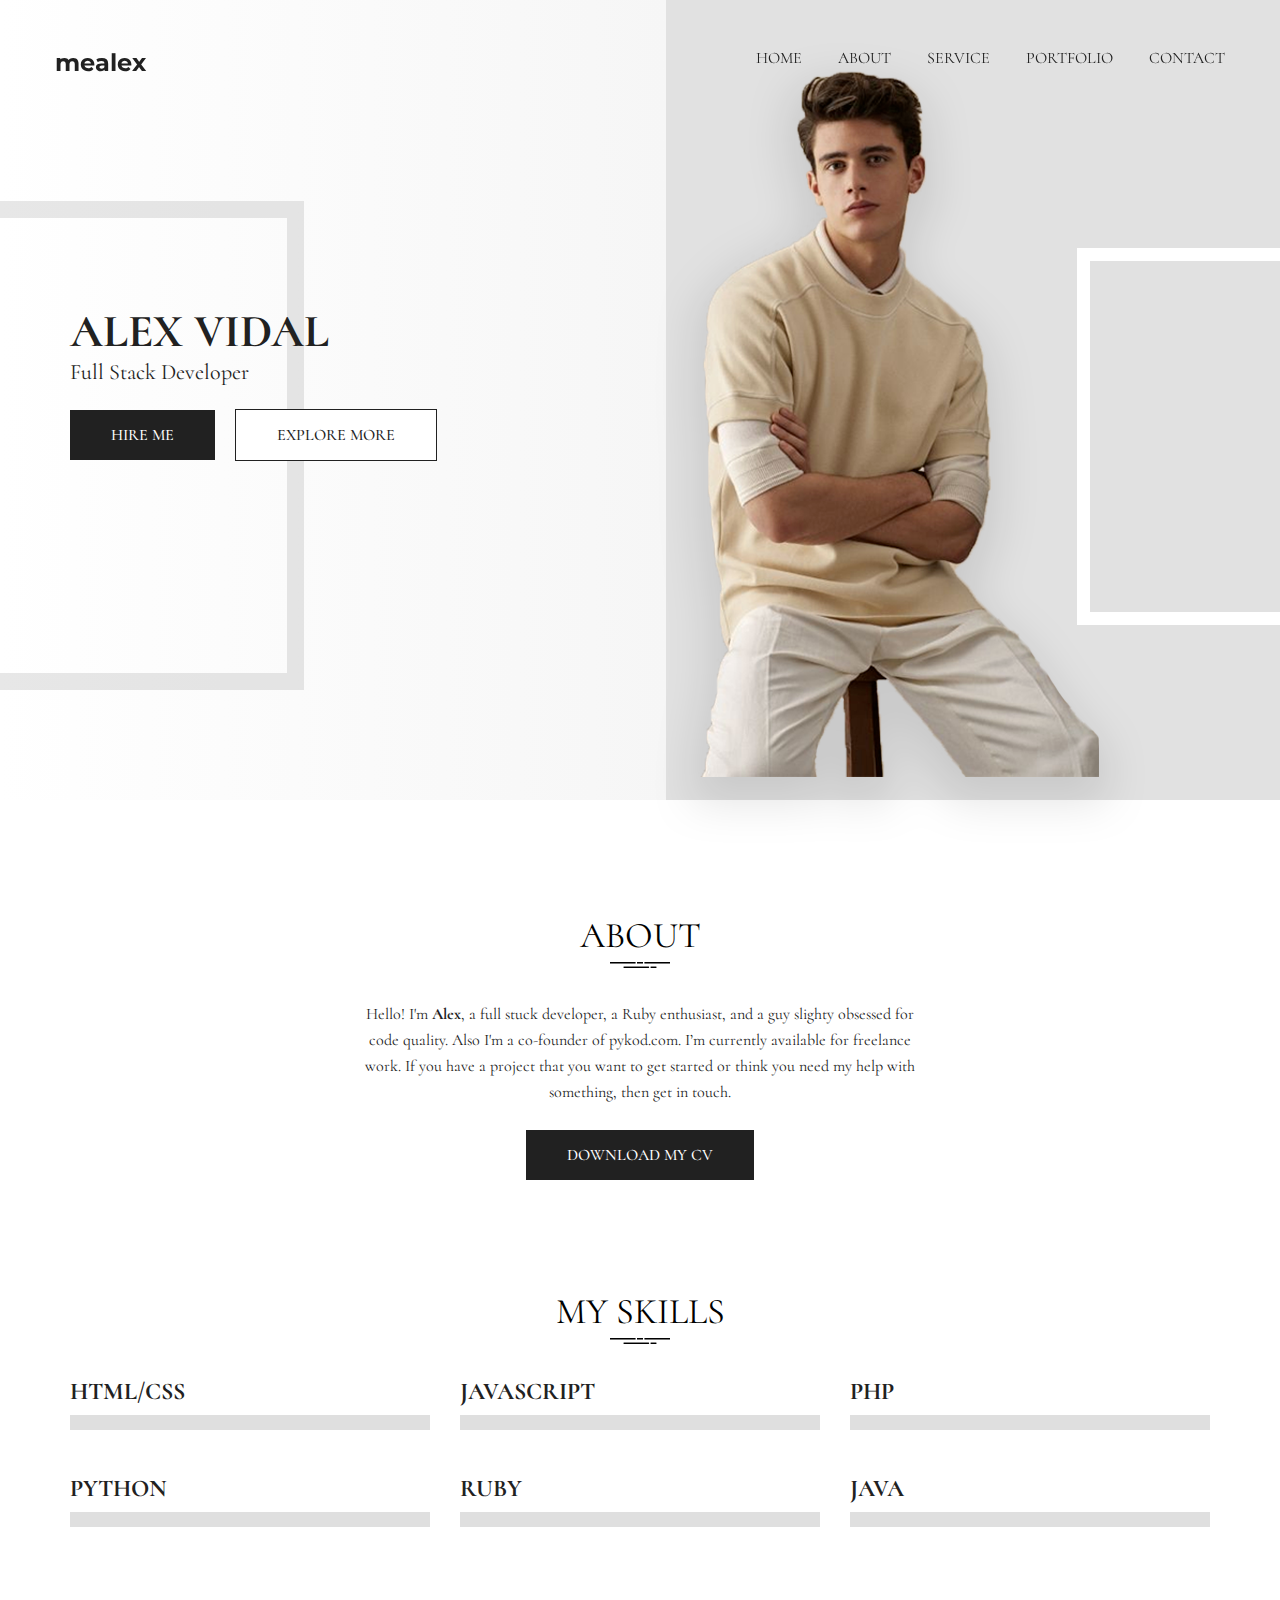
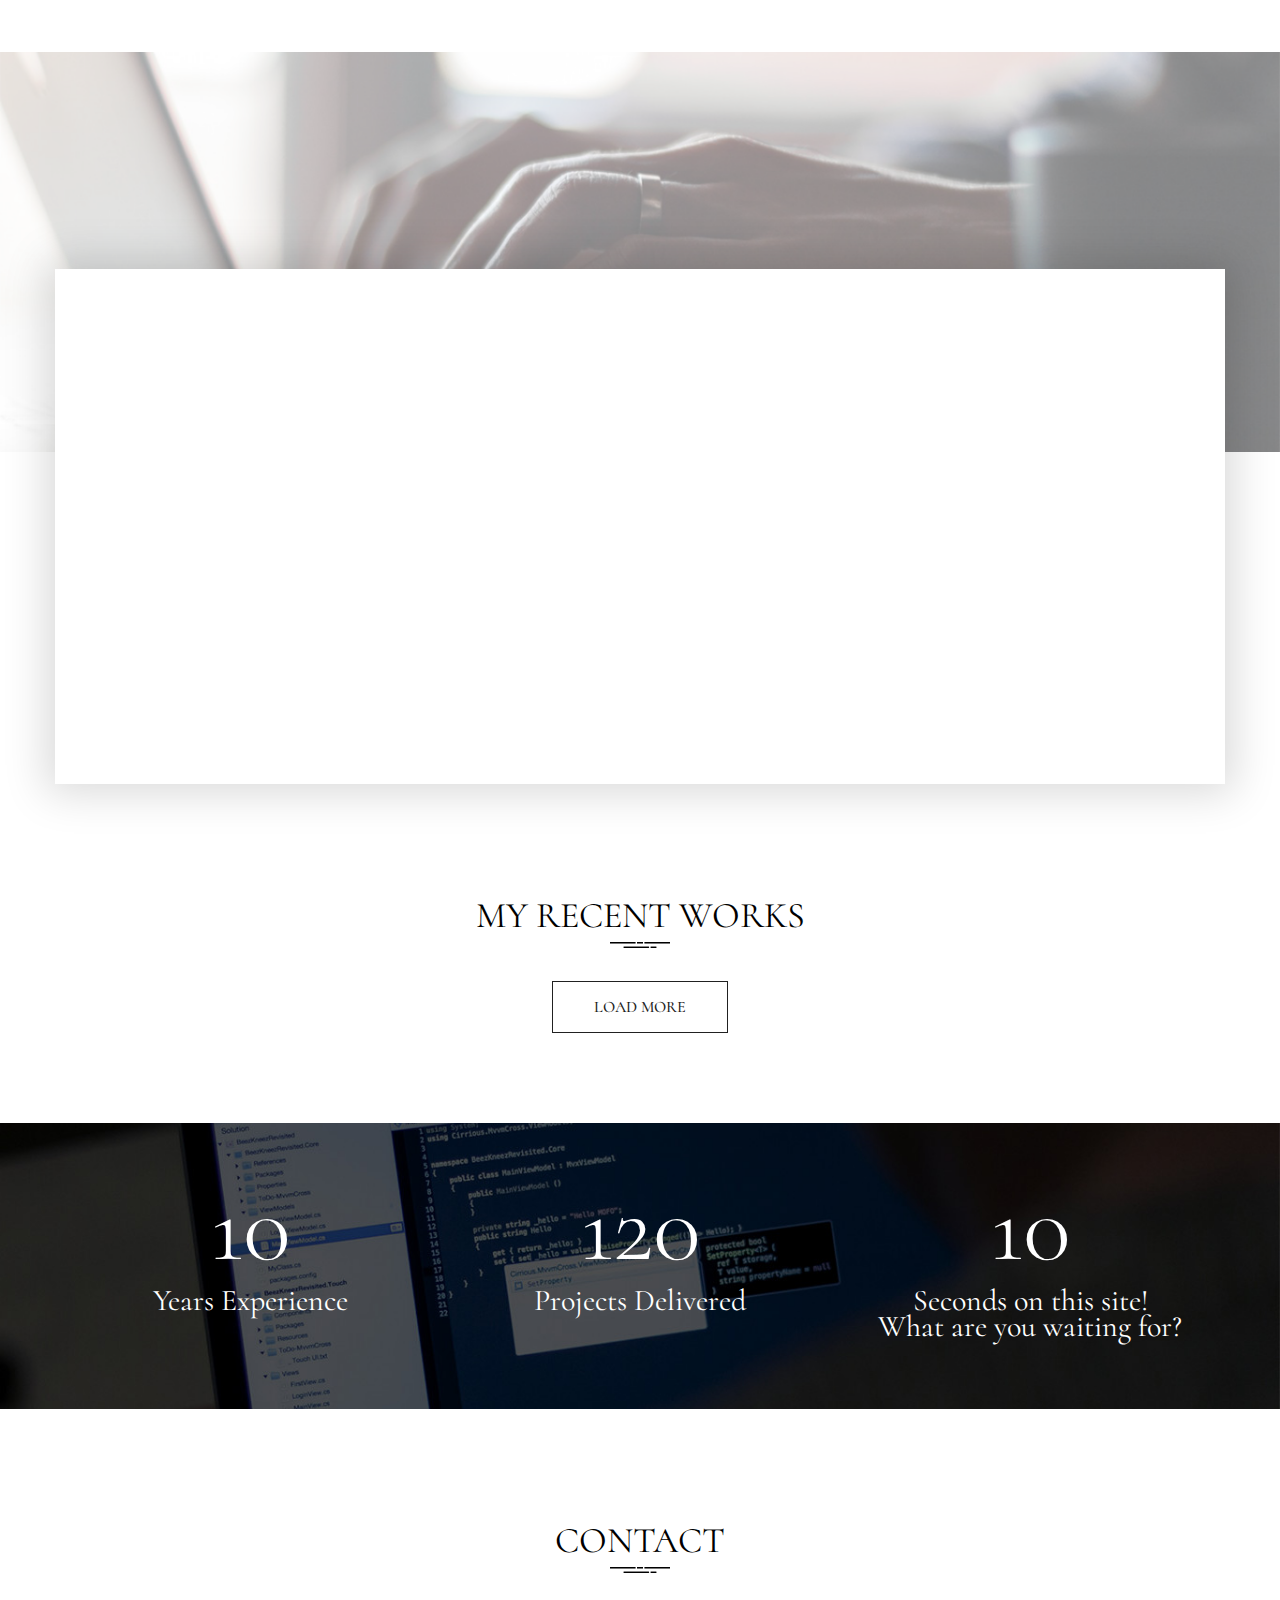
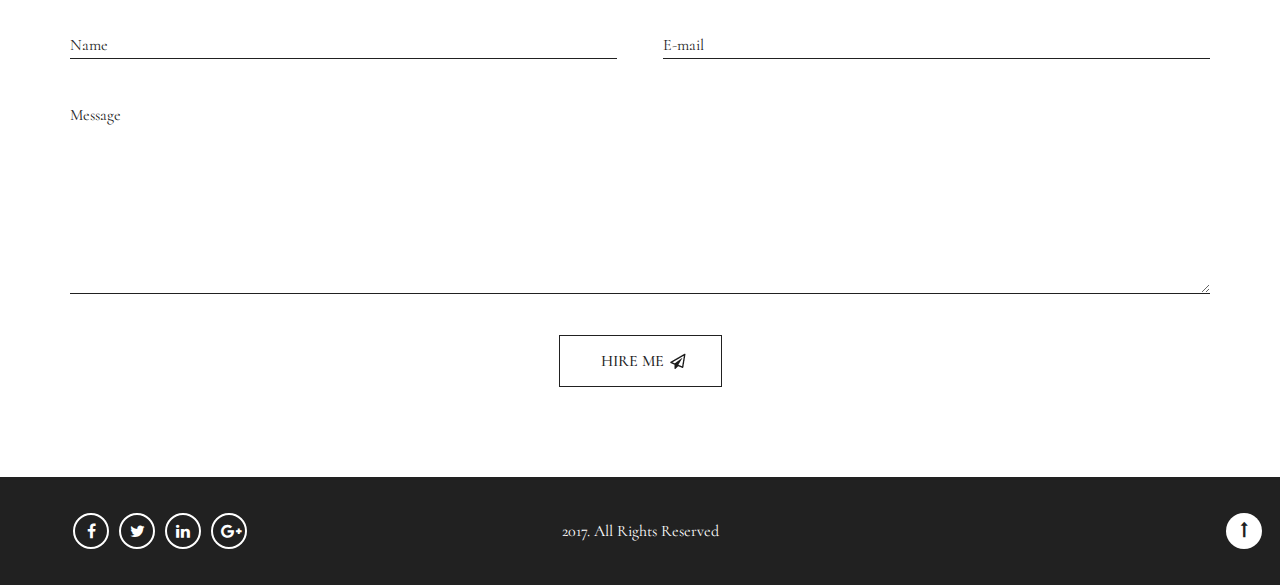
==== commit 61de65ef: "Portfolio Gallery" ====
--- a/homepage.html
+++ b/homepage.html
@@ -150,21 +150,7 @@
       <div class="row">
         <h2>My recent Works</h2>
         <div id="portfolio-gallery">
-          <div class="col-sm-4">
-            <div class="portfolio-item">
-              <img src="assets/img/portfolio/1.jpg" alt="" class="img-responsive">
-              <div class="overlay">
-                <div class="rectangle"></div>
-                <div class="text-box">
-                  <h3>Project Title</h3>
-                  <a href="#"><i class="fa fa-eye" aria-hidden="true"></i></a>
-                  <a href="#"><i class="fa fa-link" aria-hidden="true"></i></a>
-                  <a href="#"><i class="fa fa-share-alt" aria-hidden="true"></i></a>
-                </div>
-              </div>
-            </div>
-          </div>
-          <div class="col-sm-4">
+<!--           <div class="col-sm-4">
             <div class="portfolio-item">
               <img src="assets/img/portfolio/2.jpg" alt="" class="img-responsive">
               <div class="overlay">
@@ -177,63 +163,7 @@
                 </div>
               </div>
             </div>
-          </div>
-          <div class="col-sm-4">
-            <div class="portfolio-item">
-              <img src="assets/img/portfolio/3.jpg" alt="" class="img-responsive">
-              <div class="overlay">
-                <div class="rectangle"></div>
-                <div class="text-box">
-                  <h3>Project Title</h3>
-                  <a href="#"><i class="fa fa-eye" aria-hidden="true"></i></a>
-                  <a href="#"><i class="fa fa-link" aria-hidden="true"></i></a>
-                  <a href="#"><i class="fa fa-share-alt" aria-hidden="true"></i></a>
-                </div>
-              </div>
-            </div>
-          </div>
-          <div class="col-sm-4">
-            <div class="portfolio-item">
-              <img src="assets/img/portfolio/4.jpg" alt="" class="img-responsive">
-              <div class="overlay">
-                <div class="rectangle"></div>
-                <div class="text-box">
-                  <h3>Project Title</h3>
-                  <a href="#"><i class="fa fa-eye" aria-hidden="true"></i></a>
-                  <a href="#"><i class="fa fa-link" aria-hidden="true"></i></a>
-                  <a href="#"><i class="fa fa-share-alt" aria-hidden="true"></i></a>
-                </div>
-              </div>
-            </div>
-          </div>
-          <div class="col-sm-4">
-            <div class="portfolio-item">
-              <img src="assets/img/portfolio/5.jpg" alt="" class="img-responsive">
-              <div class="overlay">
-                <div class="rectangle"></div>
-                <div class="text-box">
-                  <h3>Project Title</h3>
-                  <a href="#"><i class="fa fa-eye" aria-hidden="true"></i></a>
-                  <a href="#"><i class="fa fa-link" aria-hidden="true"></i></a>
-                  <a href="#"><i class="fa fa-share-alt" aria-hidden="true"></i></a>
-                </div>
-              </div>
-            </div>
-          </div>
-          <div class="col-sm-4">
-            <div class="portfolio-item">
-              <img src="assets/img/portfolio/6.jpg" alt="" class="img-responsive">
-              <div class="overlay">
-                <div class="rectangle"></div>
-                <div class="text-box">
-                  <h3>Project Title</h3>
-                  <a href="#"><i class="fa fa-eye" aria-hidden="true"></i></a>
-                  <a href="#"><i class="fa fa-link" aria-hidden="true"></i></a>
-                  <a href="#"><i class="fa fa-share-alt" aria-hidden="true"></i></a>
-                </div>
-              </div>
-            </div>
-          </div>
+          </div> -->
         </div>
         <a href="" class="btn btn-invert" id="load-more-btn">Load more</a>
       </div>
--- a/assets/css/style.css
+++ b/assets/css/style.css
@@ -1184,10 +1184,25 @@
 }
 .home #portfolio .portfolio-item {
   position: relative;
-  height: 273px;
   cursor: pointer;
   margin-bottom: 28px;
   text-align: left;
+  height: 133px;
+}
+@media screen and (min-width: 768px) {
+  .home #portfolio .portfolio-item {
+    height: 167px;
+  }
+}
+@media screen and (min-width: 992px) {
+  .home #portfolio .portfolio-item {
+    height: 222px;
+  }
+}
+@media screen and (min-width: 1200px) {
+  .home #portfolio .portfolio-item {
+    height: 273px;
+  }
 }
 .home #portfolio .overlay {
   opacity: 0;
@@ -1196,6 +1211,8 @@
   width: 100%;
   height: 100%;
   color: #fff;
+  -webkit-transition: all 300ms ease-in;
+  transition: all 300ms ease-in;
 }
 .home #portfolio .overlay::before {
   content: "";
@@ -1212,32 +1229,55 @@
   border-left: 0;
   width: 42%;
   height: 70%;
-  position: relative;
+  position: absolute;
   top: 15%;
   opacity: 0.7;
 }
 .home #portfolio .overlay .text-box {
   position: relative;
-  margin-left: 20%;
-  margin-top: -16%;
+  margin-left: 8%;
+  top: 25%;
+}
+@media screen (min-width: 992px) {
+  .home #portfolio .overlay .text-box {
+    margin-left: 15%;
+    top: 40%;
+  }
 }
 .home #portfolio .overlay .text-box h3 {
   margin-bottom: 12px;
+  font-size: 22px;
+}
+@media screen and (min-width: 992px) {
+  .home #portfolio .overlay .text-box h3 {
+    font-size: 24px;
+  }
+}
+@media screen and (min-width: 1200px) {
+  .home #portfolio .overlay .text-box h3 {
+    font-size: 30px;
+  }
 }
 .home #portfolio .overlay .text-box .fa {
-  padding: 5px;
-  border-radius: 50%;
-  border: 2px solid #fff;
-  margin: 0 2px;
-  -webkit-transition: all 300ms ease-in;
-  transition: all 300ms ease-in;
-}
-.home #portfolio .overlay .text-box .fa.fa-eye {
-  margin-left: 0;
-}
-.home #portfolio .overlay .text-box .fa:hover {
-  color: #212121;
-  background: #fff;
+  display: none;
+}
+@media screen and (min-width: 768px) {
+  .home #portfolio .overlay .text-box .fa {
+    display: inline-block;
+    padding: 5px;
+    border-radius: 50%;
+    border: 2px solid #fff;
+    margin: 0 2px;
+    -webkit-transition: all 300ms ease-in;
+    transition: all 300ms ease-in;
+  }
+  .home #portfolio .overlay .text-box .fa.fa-eye {
+    margin-left: 0;
+  }
+  .home #portfolio .overlay .text-box .fa:hover {
+    color: #212121;
+    background: #fff;
+  }
 }
 .home #portfolio .overlay .btn {
   margin: 12px auto;
